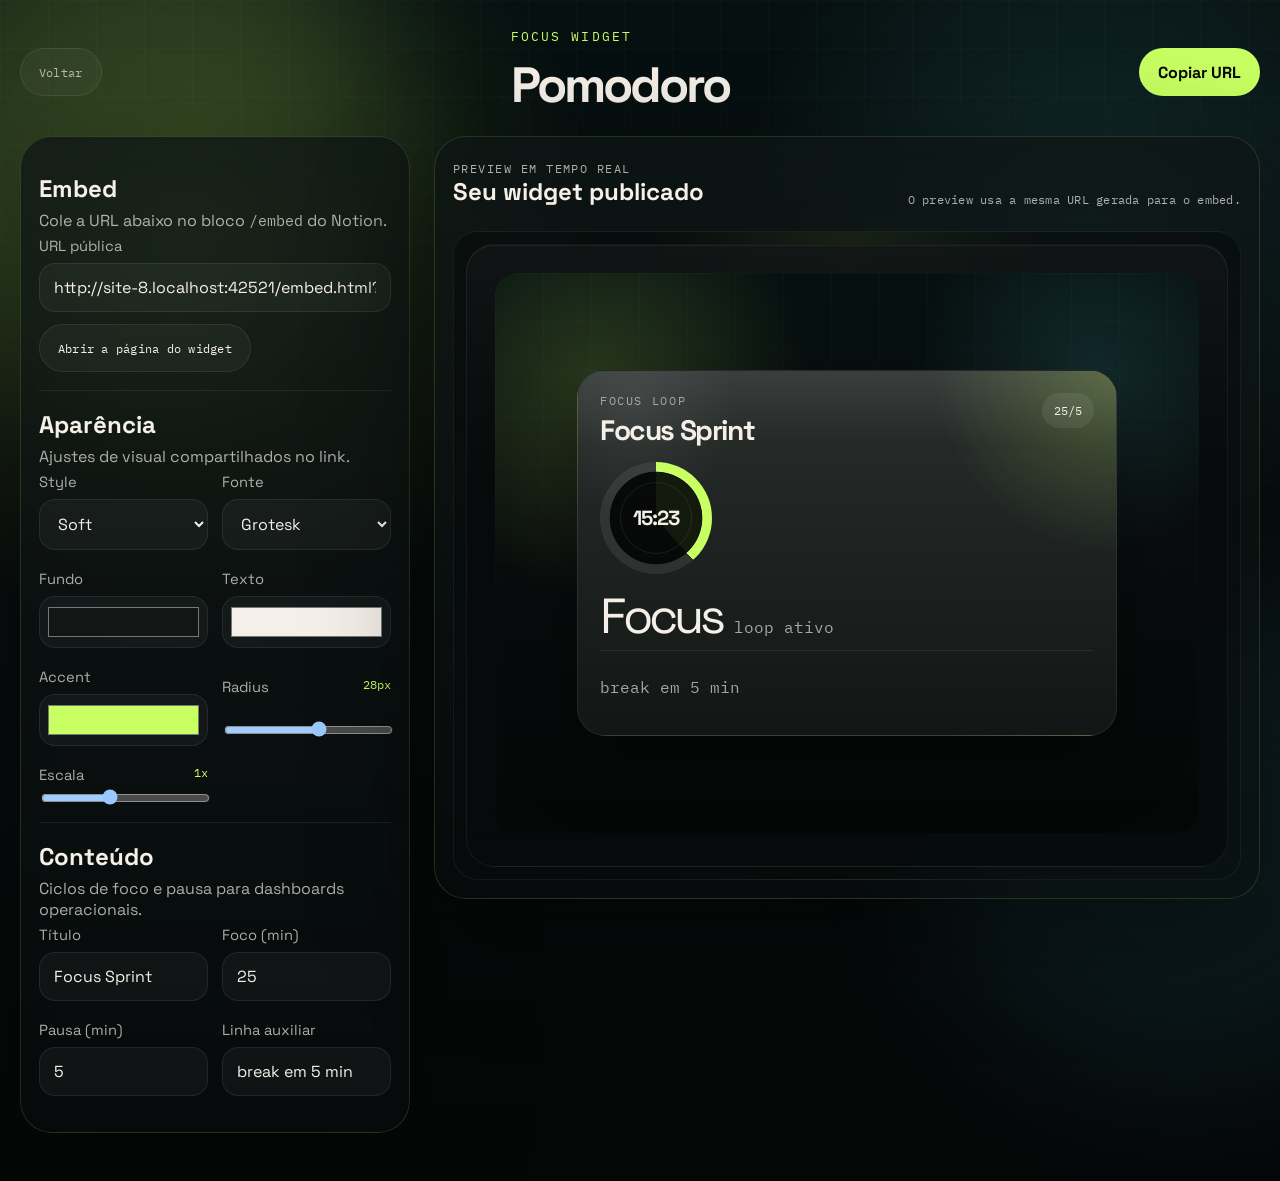
==== editor.html @ c4f10f24 "Add static widget studio MVP" ====
<!DOCTYPE html>
<html lang="pt-BR">
  <head>
    <meta charset="UTF-8" />
    <meta name="viewport" content="width=device-width, initial-scale=1.0" />
    <title>Editor | Widgets Notion Studio</title>
    <meta
      name="description"
      content="Editor de widgets com preview ao vivo e geração de link para embed no Notion."
    />
    <link rel="icon" href="data:," />
    <link rel="preconnect" href="https://fonts.googleapis.com" />
    <link rel="preconnect" href="https://fonts.gstatic.com" crossorigin />
    <link
      href="https://fonts.googleapis.com/css2?family=IBM+Plex+Mono:wght@400;500;600&family=Space+Grotesk:wght@400;500;700&display=swap"
      rel="stylesheet"
    />
    <link rel="stylesheet" href="assets/styles.css" />
  </head>
  <body class="page page-editor" data-page="editor">
    <div class="ambient ambient-left"></div>
    <div class="ambient ambient-right"></div>

    <main class="editor-shell">
      <header class="editor-header">
        <a class="back-link" href="index.html">Voltar</a>
        <div class="editor-header-copy">
          <p class="eyebrow" id="widget-kicker">Widget</p>
          <h1 id="widget-name">Editor</h1>
        </div>
        <button class="primary-button" id="copy-url-button" type="button">
          Copiar URL
        </button>
      </header>

      <section class="editor-layout">
        <aside class="control-panel">
          <div class="panel-block">
            <div class="panel-heading">
              <h2>Embed</h2>
              <p>Cole a URL abaixo no bloco <code>/embed</code> do Notion.</p>
            </div>
            <label class="field" for="embed-url">
              <span class="field-label">URL pública</span>
              <input id="embed-url" type="text" readonly />
            </label>
            <a class="secondary-link" id="open-embed-link" target="_blank" rel="noreferrer">
              Abrir a página do widget
            </a>
          </div>

          <form id="widget-form" class="panel-form" novalidate></form>
        </aside>

        <section class="preview-panel" aria-label="Preview do widget">
          <div class="preview-toolbar">
            <div>
              <p class="preview-label">Preview em tempo real</p>
              <h2>Seu widget publicado</h2>
            </div>
            <p class="preview-note">
              O preview usa a mesma URL gerada para o embed.
            </p>
          </div>

          <div class="preview-stage">
            <div class="preview-frame-shell">
              <iframe
                id="preview-frame"
                title="Preview do widget"
                loading="eager"
              ></iframe>
            </div>
          </div>
        </section>
      </section>
    </main>

    <script src="assets/app.js"></script>
  </body>
</html>
---- assets/styles.css ----
:root {
  color-scheme: dark;
  --bg: #070c0c;
  --bg-elevated: rgba(12, 18, 18, 0.72);
  --bg-strong: #0d1413;
  --line: rgba(204, 255, 110, 0.14);
  --line-strong: rgba(204, 255, 110, 0.28);
  --text: #f5f0e8;
  --muted: rgba(245, 240, 232, 0.7);
  --soft: rgba(245, 240, 232, 0.08);
  --accent: #c8ff62;
  --accent-strong: #8eff1f;
  --danger: #ff8f6d;
  --radius-xl: 32px;
  --radius-lg: 24px;
  --radius-md: 18px;
  --shadow: 0 32px 120px rgba(0, 0, 0, 0.4);
  --font-sans: "Space Grotesk", sans-serif;
  --font-mono: "IBM Plex Mono", monospace;
}

* {
  box-sizing: border-box;
}

html,
body {
  margin: 0;
  min-height: 100%;
}

body {
  background:
    radial-gradient(circle at 15% 20%, rgba(200, 255, 98, 0.18), transparent 28%),
    radial-gradient(circle at 85% 18%, rgba(105, 236, 255, 0.12), transparent 24%),
    linear-gradient(180deg, #061010 0%, #090d0d 44%, #050707 100%);
  color: var(--text);
  font-family: var(--font-sans);
}

body::before {
  content: "";
  position: fixed;
  inset: 0;
  background-image:
    linear-gradient(rgba(255, 255, 255, 0.03) 1px, transparent 1px),
    linear-gradient(90deg, rgba(255, 255, 255, 0.03) 1px, transparent 1px);
  background-size: 48px 48px;
  mask-image: linear-gradient(180deg, rgba(0, 0, 0, 0.65), transparent 82%);
  pointer-events: none;
}

.page {
  position: relative;
  overflow-x: clip;
}

.ambient {
  position: fixed;
  width: 32rem;
  height: 32rem;
  border-radius: 999px;
  filter: blur(72px);
  opacity: 0.28;
  pointer-events: none;
}

.ambient-left {
  top: -8rem;
  left: -8rem;
  background: rgba(200, 255, 98, 0.42);
}

.ambient-right {
  right: -10rem;
  bottom: -12rem;
  background: rgba(73, 207, 255, 0.28);
}

a {
  color: inherit;
  text-decoration: none;
}

code {
  font-family: var(--font-mono);
  font-size: 0.94em;
}

.eyebrow {
  margin: 0;
  color: var(--accent);
  font-family: var(--font-mono);
  font-size: 0.8rem;
  letter-spacing: 0.16em;
  text-transform: uppercase;
}

.home-shell,
.editor-shell {
  position: relative;
  z-index: 1;
  width: min(1240px, calc(100% - 40px));
  margin: 0 auto;
  padding: 28px 0 48px;
}

.home-header,
.editor-header {
  display: flex;
  align-items: center;
  justify-content: space-between;
  gap: 20px;
}

.header-meta {
  display: flex;
  flex-wrap: wrap;
  gap: 10px;
}

.header-meta span,
.card-tag,
.card-arrow,
.preview-label,
.preview-note,
.secondary-link,
.field-hint,
.back-link {
  font-family: var(--font-mono);
  font-size: 0.78rem;
  letter-spacing: 0.02em;
}

.header-meta span,
.card-tag,
.preview-note,
.back-link {
  color: var(--muted);
}

.hero {
  display: grid;
  grid-template-columns: minmax(0, 1.6fr) minmax(280px, 0.85fr);
  gap: 24px;
  padding: clamp(36px, 7vw, 72px) 0 32px;
  align-items: end;
}

.hero-copy h1 {
  margin: 12px 0 0;
  max-width: 12ch;
  font-size: clamp(3.2rem, 7vw, 6.4rem);
  line-height: 0.95;
  letter-spacing: -0.06em;
}

.hero-lead {
  margin: 0;
  color: var(--muted);
  font-size: 1rem;
}

.hero-text {
  margin: 20px 0 0;
  max-width: 36rem;
  color: var(--muted);
  font-size: 1.08rem;
  line-height: 1.65;
}

.hero-note {
  padding: 22px;
  border: 1px solid var(--line);
  border-radius: var(--radius-lg);
  background: linear-gradient(180deg, rgba(12, 18, 18, 0.72), rgba(10, 14, 14, 0.38));
  backdrop-filter: blur(16px);
  box-shadow: var(--shadow);
}

.hero-note p,
.panel-heading h2,
.preview-toolbar h2,
.widget-card-copy h2,
.editor-header-copy h1 {
  margin: 0;
}

.hero-note p {
  color: var(--accent);
  font-family: var(--font-mono);
  font-size: 0.8rem;
  text-transform: uppercase;
  letter-spacing: 0.12em;
}

.hero-note ol {
  margin: 18px 0 0;
  padding-left: 18px;
  color: var(--muted);
  line-height: 1.7;
}

.widget-grid {
  display: grid;
  grid-template-columns: repeat(3, minmax(0, 1fr));
  gap: 20px;
  padding-bottom: 12px;
}

.widget-card {
  position: relative;
  display: flex;
  flex-direction: column;
  min-height: 410px;
  padding: 22px;
  border: 1px solid transparent;
  border-radius: var(--radius-xl);
  overflow: hidden;
  transition:
    transform 220ms ease,
    border-color 220ms ease,
    box-shadow 220ms ease;
}

.widget-card::before {
  content: "";
  position: absolute;
  inset: 0;
  border-radius: inherit;
  background:
    radial-gradient(circle at top right, rgba(255, 255, 255, 0.14), transparent 26%),
    linear-gradient(180deg, rgba(255, 255, 255, 0.06), transparent 20%);
  opacity: 0.8;
  pointer-events: none;
}

.widget-card:hover {
  transform: translateY(-8px);
  border-color: var(--line-strong);
  box-shadow: 0 28px 90px rgba(0, 0, 0, 0.4);
}

.widget-card-top,
.widget-card-body {
  position: relative;
  z-index: 1;
}

.widget-card-top {
  display: flex;
  align-items: center;
  justify-content: space-between;
  gap: 12px;
}

.card-arrow {
  color: var(--text);
}

.widget-card-body {
  display: flex;
  flex: 1;
  flex-direction: column;
  justify-content: space-between;
  gap: 28px;
  padding-top: 64px;
}

.widget-card-copy h2 {
  font-size: clamp(2rem, 4vw, 2.6rem);
  letter-spacing: -0.05em;
}

.widget-card-copy p {
  margin: 10px 0 0;
  color: rgba(245, 240, 232, 0.78);
  line-height: 1.6;
}

.widget-card-preview {
  padding: 18px;
  border-radius: 24px;
  background: rgba(5, 8, 8, 0.24);
  border: 1px solid rgba(255, 255, 255, 0.08);
  min-height: 138px;
}

.widget-card-pomodoro {
  background:
    radial-gradient(circle at top left, rgba(200, 255, 98, 0.18), transparent 28%),
    linear-gradient(135deg, #141918 0%, #0b0f0f 70%);
}

.widget-card-countdown {
  background:
    radial-gradient(circle at 80% 18%, rgba(111, 212, 255, 0.18), transparent 26%),
    linear-gradient(135deg, #11181d 0%, #090d10 68%);
}

.widget-card-quote {
  background:
    radial-gradient(circle at 20% 18%, rgba(255, 176, 118, 0.2), transparent 20%),
    linear-gradient(135deg, #1a1310 0%, #0d0b0a 72%);
}

.preview-pomodoro,
.preview-countdown,
.preview-quote {
  display: grid;
  align-items: center;
  gap: 18px;
}

.preview-pomodoro {
  grid-template-columns: 80px 1fr;
}

.mini-ring {
  width: 80px;
  height: 80px;
  border-radius: 50%;
  background:
    radial-gradient(circle at center, rgba(5, 8, 8, 0.88) 56%, transparent 57%),
    conic-gradient(var(--accent) 0 78%, rgba(255, 255, 255, 0.08) 78% 100%);
}

.mini-stack {
  display: grid;
  gap: 4px;
}

.mini-stack span,
.mini-stack small,
.preview-quote small {
  color: var(--muted);
  font-family: var(--font-mono);
}

.mini-stack strong {
  font-size: 2rem;
  letter-spacing: -0.05em;
}

.preview-countdown {
  grid-template-columns: repeat(3, minmax(0, 1fr));
}

.preview-countdown div {
  display: grid;
  gap: 4px;
}

.preview-countdown strong {
  font-size: 2rem;
  letter-spacing: -0.05em;
}

.preview-countdown small {
  color: var(--muted);
  font-family: var(--font-mono);
}

.preview-quote {
  align-content: space-between;
  min-height: 140px;
}

.preview-quote blockquote {
  margin: 0;
  font-size: 1.2rem;
  line-height: 1.5;
}

.editor-header {
  padding-bottom: 20px;
}

.editor-header-copy h1 {
  margin-top: 8px;
  font-size: clamp(2rem, 4vw, 3.1rem);
  letter-spacing: -0.06em;
}

.editor-layout {
  display: grid;
  grid-template-columns: minmax(320px, 390px) minmax(0, 1fr);
  gap: 24px;
  align-items: start;
}

.control-panel,
.preview-panel {
  border: 1px solid var(--line);
  border-radius: var(--radius-xl);
  background: linear-gradient(180deg, rgba(14, 21, 21, 0.78), rgba(9, 13, 13, 0.52));
  backdrop-filter: blur(14px);
  box-shadow: var(--shadow);
}

.control-panel {
  position: sticky;
  top: 18px;
  padding: 18px;
}

.panel-block,
.panel-section {
  padding: 18px 0;
}

.panel-block + .panel-form,
.panel-section + .panel-section {
  border-top: 1px solid rgba(255, 255, 255, 0.08);
}

.panel-heading p,
.preview-note,
.field-hint,
.field-label,
.preview-toolbar p {
  margin: 6px 0 0;
  color: var(--muted);
}

.panel-form {
  display: grid;
}

.field-grid {
  display: grid;
  gap: 14px;
}

.field-grid.two-columns {
  grid-template-columns: repeat(2, minmax(0, 1fr));
}

.field {
  display: grid;
  gap: 8px;
}

.field--wide {
  grid-column: 1 / -1;
}

.field-label {
  font-size: 0.92rem;
}

input,
select,
textarea,
button {
  font: inherit;
}

input,
select,
textarea {
  width: 100%;
  padding: 13px 14px;
  border: 1px solid rgba(255, 255, 255, 0.08);
  border-radius: 16px;
  background: rgba(255, 255, 255, 0.04);
  color: var(--text);
  transition:
    border-color 160ms ease,
    background-color 160ms ease;
}

input:focus,
select:focus,
textarea:focus {
  outline: none;
  border-color: var(--line-strong);
  background: rgba(255, 255, 255, 0.07);
}

textarea {
  min-height: 108px;
  resize: vertical;
}

input[type="color"] {
  min-height: 52px;
  padding: 6px;
  cursor: pointer;
}

input[type="range"] {
  padding: 0;
  background: transparent;
  border: 0;
}

input[type="range"]::-webkit-slider-runnable-track {
  height: 8px;
  border-radius: 999px;
  background: rgba(255, 255, 255, 0.08);
}

input[type="range"]::-webkit-slider-thumb {
  -webkit-appearance: none;
  width: 18px;
  height: 18px;
  margin-top: -5px;
  border-radius: 50%;
  background: var(--accent);
  border: 0;
}

input[type="range"]::-moz-range-track {
  height: 8px;
  border-radius: 999px;
  background: rgba(255, 255, 255, 0.08);
}

input[type="range"]::-moz-range-thumb {
  width: 18px;
  height: 18px;
  border: 0;
  border-radius: 50%;
  background: var(--accent);
}

.range-meta {
  display: flex;
  align-items: center;
  justify-content: space-between;
  gap: 10px;
}

.range-value {
  color: var(--accent);
  font-family: var(--font-mono);
  font-size: 0.78rem;
}

.primary-button,
.secondary-link,
.back-link {
  display: inline-flex;
  align-items: center;
  justify-content: center;
  gap: 8px;
  min-height: 48px;
  padding: 0 18px;
  border-radius: 999px;
  border: 1px solid transparent;
  transition:
    transform 160ms ease,
    background-color 160ms ease,
    border-color 160ms ease;
}

.primary-button {
  background: var(--accent);
  color: #050707;
  font-weight: 700;
  cursor: pointer;
}

.primary-button:hover,
.secondary-link:hover,
.back-link:hover {
  transform: translateY(-2px);
}

.secondary-link,
.back-link {
  border-color: rgba(255, 255, 255, 0.08);
  background: rgba(255, 255, 255, 0.04);
}

.secondary-link {
  margin-top: 12px;
}

.preview-panel {
  display: grid;
  gap: 18px;
  padding: 18px;
  min-height: 760px;
}

.preview-toolbar {
  display: flex;
  align-items: end;
  justify-content: space-between;
  gap: 20px;
  padding-bottom: 6px;
}

.preview-label {
  font-family: var(--font-mono);
  font-size: 0.76rem;
  text-transform: uppercase;
  letter-spacing: 0.12em;
}

.preview-stage {
  display: grid;
  place-items: center;
  min-height: 100%;
  padding: 12px;
  border-radius: calc(var(--radius-xl) - 8px);
  background:
    radial-gradient(circle at top, rgba(200, 255, 98, 0.08), transparent 26%),
    linear-gradient(180deg, rgba(5, 8, 8, 0.5), rgba(5, 8, 8, 0.12));
  border: 1px solid rgba(255, 255, 255, 0.06);
}

.preview-frame-shell {
  width: min(100%, 860px);
  min-height: 620px;
  padding: clamp(18px, 3vw, 28px);
  border-radius: 28px;
  background:
    linear-gradient(180deg, rgba(255, 255, 255, 0.04), transparent 38%),
    rgba(8, 11, 11, 0.84);
  border: 1px solid rgba(255, 255, 255, 0.06);
  box-shadow: inset 0 1px 0 rgba(255, 255, 255, 0.06);
}

#preview-frame {
  width: 100%;
  min-height: 560px;
  border: 0;
  border-radius: 22px;
  background: transparent;
}

.embed-canvas {
  min-height: 100vh;
  display: grid;
  place-items: center;
  padding: 14px;
  background: transparent;
}

#embed-root {
  width: min(100%, 540px);
}

.widget-shell {
  --widget-bg: #101615;
  --widget-text: #f5f0e8;
  --widget-accent: #c8ff62;
  --widget-radius: 28px;
  --widget-scale: 1;
  --widget-shadow: 0.35;
  --widget-pad: 26px;
  --widget-font: var(--font-sans);
  position: relative;
  overflow: hidden;
  width: 100%;
  color: var(--widget-text);
  font-family: var(--widget-font);
  border-radius: var(--widget-radius);
  transform: scale(var(--widget-scale));
  transform-origin: center center;
}

.widget-shell::before {
  content: "";
  position: absolute;
  inset: 0;
  pointer-events: none;
}

.widget-style--soft {
  background:
    radial-gradient(circle at top right, color-mix(in srgb, var(--widget-accent) 24%, transparent), transparent 28%),
    linear-gradient(180deg, color-mix(in srgb, var(--widget-bg) 90%, white), var(--widget-bg));
  border: 1px solid rgba(255, 255, 255, 0.07);
  box-shadow: 0 24px 70px rgba(0, 0, 0, var(--widget-shadow));
}

.widget-style--soft::before {
  background:
    linear-gradient(180deg, rgba(255, 255, 255, 0.08), transparent 20%),
    radial-gradient(circle at 10% 10%, rgba(255, 255, 255, 0.08), transparent 18%);
}

.widget-style--glass {
  background:
    linear-gradient(180deg, rgba(255, 255, 255, 0.12), rgba(255, 255, 255, 0.04)),
    color-mix(in srgb, var(--widget-bg) 82%, transparent);
  border: 1px solid rgba(255, 255, 255, 0.18);
  box-shadow:
    inset 0 1px 0 rgba(255, 255, 255, 0.18),
    0 26px 90px rgba(0, 0, 0, calc(var(--widget-shadow) + 0.1));
  backdrop-filter: blur(18px);
}

.widget-style--glass::before {
  background: linear-gradient(135deg, rgba(255, 255, 255, 0.2), transparent 38%);
}

.widget-style--brutal {
  background: var(--widget-bg);
  border: 2px solid var(--widget-text);
  box-shadow:
    14px 14px 0 color-mix(in srgb, var(--widget-accent) 60%, black 20%),
    0 18px 60px rgba(0, 0, 0, calc(var(--widget-shadow) + 0.12));
}

.widget-style--brutal::before {
  inset: auto 0 0 0;
  height: 10px;
  background: var(--widget-accent);
}

.widget-frame {
  position: relative;
  display: grid;
  gap: 18px;
  padding: var(--widget-pad);
}

.widget-head {
  display: flex;
  align-items: start;
  justify-content: space-between;
  gap: 18px;
}

.widget-meta {
  display: grid;
  gap: 8px;
}

.widget-kicker {
  color: color-mix(in srgb, var(--widget-text) 58%, transparent);
  font-family: var(--font-mono);
  font-size: 0.72rem;
  letter-spacing: 0.14em;
  text-transform: uppercase;
}

.widget-title {
  margin: 0;
  font-size: clamp(1.4rem, 4vw, 2.1rem);
  line-height: 1;
  letter-spacing: -0.05em;
}

.widget-chip {
  align-self: start;
  padding: 10px 12px;
  border-radius: 999px;
  background: rgba(255, 255, 255, 0.07);
  color: var(--widget-text);
  font-family: var(--font-mono);
  font-size: 0.74rem;
}

.pomodoro-layout {
  display: grid;
  grid-template-columns: 132px 1fr;
  gap: 20px;
  align-items: center;
}

.ring {
  --progress: 78;
  position: relative;
  width: 132px;
  aspect-ratio: 1;
  border-radius: 50%;
  background:
    radial-gradient(circle at center, rgba(4, 6, 6, 0.92) 58%, transparent 59%),
    conic-gradient(var(--widget-accent) 0 calc(var(--progress) * 1%), rgba(255, 255, 255, 0.08) 0);
}

.ring::after {
  content: "";
  position: absolute;
  inset: 20px;
  border-radius: 50%;
  border: 1px solid rgba(255, 255, 255, 0.08);
}

.ring-time {
  position: absolute;
  inset: 0;
  display: grid;
  place-items: center;
  font-size: 1.28rem;
  font-weight: 700;
  letter-spacing: -0.04em;
}

.pomodoro-details,
.quote-details {
  display: grid;
  gap: 10px;
}

.metric-line {
  display: flex;
  align-items: baseline;
  gap: 12px;
  flex-wrap: wrap;
}

.metric-strong {
  font-size: clamp(2.1rem, 7vw, 3.2rem);
  letter-spacing: -0.08em;
  line-height: 0.92;
}

.metric-soft,
.widget-footnote {
  color: color-mix(in srgb, var(--widget-text) 66%, transparent);
  font-family: var(--font-mono);
}

.widget-divider {
  height: 1px;
  background: rgba(255, 255, 255, 0.08);
}

.countdown-grid {
  display: grid;
  grid-template-columns: repeat(4, minmax(0, 1fr));
  gap: 12px;
}

.countdown-cell {
  display: grid;
  gap: 10px;
  padding: 18px 14px;
  border-radius: 20px;
  background: rgba(255, 255, 255, 0.06);
}

.countdown-value {
  font-size: clamp(2rem, 6vw, 3rem);
  letter-spacing: -0.08em;
  line-height: 0.88;
}

.countdown-label {
  color: color-mix(in srgb, var(--widget-text) 62%, transparent);
  font-family: var(--font-mono);
  font-size: 0.72rem;
  letter-spacing: 0.12em;
  text-transform: uppercase;
}

.quote-block {
  margin: 0;
  padding-left: 18px;
  border-left: 3px solid var(--widget-accent);
}

.quote-body {
  margin: 0;
  font-size: clamp(1.7rem, 5vw, 2.7rem);
  line-height: 1.16;
  letter-spacing: -0.06em;
  white-space: pre-line;
}

.quote-author {
  color: color-mix(in srgb, var(--widget-text) 62%, transparent);
  font-family: var(--font-mono);
  font-size: 0.78rem;
  letter-spacing: 0.12em;
  text-transform: uppercase;
}

.font-grotesk {
  --widget-font: var(--font-sans);
}

.font-mono {
  --widget-font: var(--font-mono);
}

@media (max-width: 1080px) {
  .widget-grid,
  .hero,
  .editor-layout,
  .preview-countdown,
  .countdown-grid,
  .pomodoro-layout {
    grid-template-columns: 1fr;
  }

  .preview-toolbar,
  .home-header,
  .editor-header {
    align-items: start;
    flex-direction: column;
  }

  .control-panel {
    position: static;
  }

  .preview-panel {
    min-height: auto;
  }

  .preview-frame-shell,
  #preview-frame {
    min-height: 520px;
  }
}

@media (max-width: 720px) {
  .home-shell,
  .editor-shell {
    width: min(100% - 24px, 1240px);
    padding-top: 20px;
  }

  .widget-card {
    min-height: 340px;
  }

  .widget-card-body {
    padding-top: 40px;
  }

  .field-grid.two-columns,
  .countdown-grid {
    grid-template-columns: repeat(2, minmax(0, 1fr));
  }

  .widget-frame {
    padding: 22px;
  }

  .ring {
    width: 112px;
  }

  .quote-body {
    font-size: 1.8rem;
  }
}
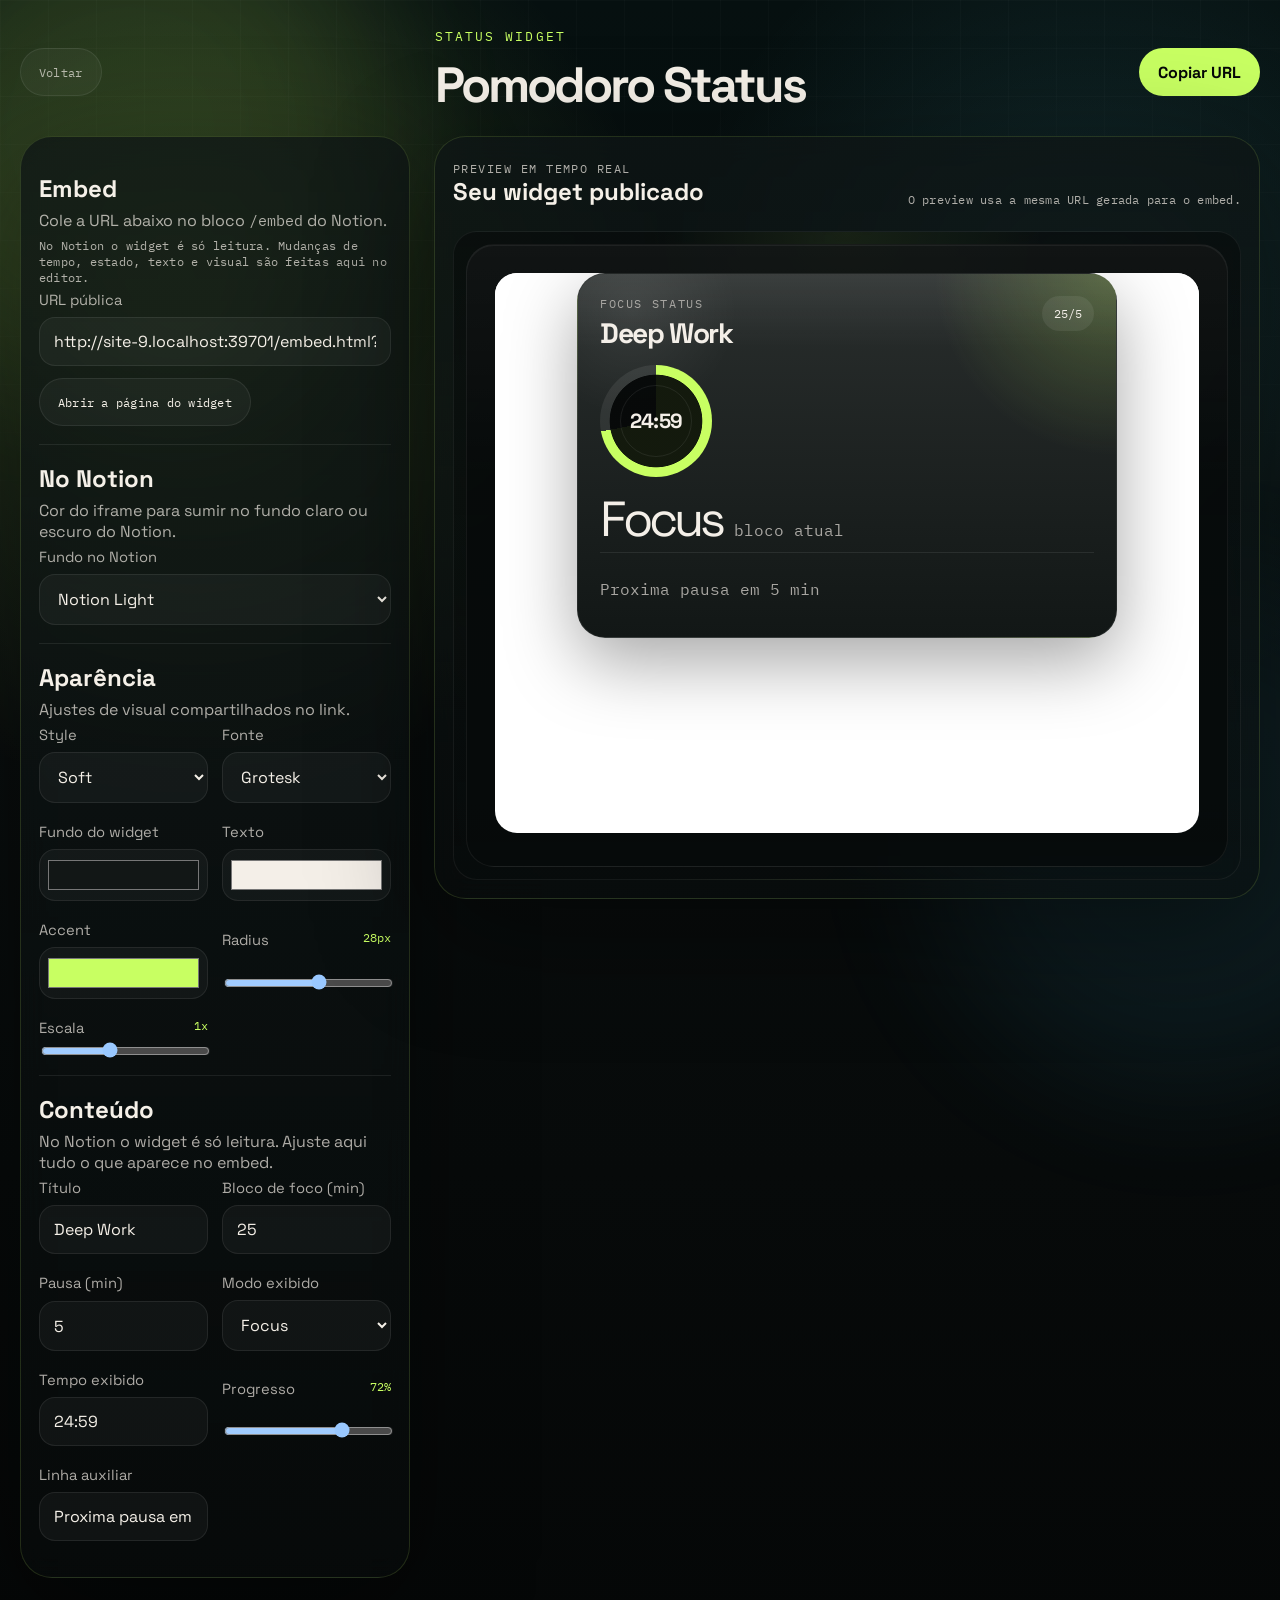
==== commit 969e1eed: "Refine widgets for read-only Notion embeds" ====
--- a/editor.html
+++ b/editor.html
@@ -40,6 +40,10 @@
               <h2>Embed</h2>
               <p>Cole a URL abaixo no bloco <code>/embed</code> do Notion.</p>
             </div>
+            <p class="field-hint">
+              No Notion o widget é só leitura. Mudanças de tempo, estado, texto e visual
+              são feitas aqui no editor.
+            </p>
             <label class="field" for="embed-url">
               <span class="field-label">URL pública</span>
               <input id="embed-url" type="text" readonly />
--- a/assets/styles.css
+++ b/assets/styles.css
@@ -50,6 +50,16 @@
   pointer-events: none;
 }
 
+body.page-embed {
+  --embed-bg: #ffffff;
+  min-height: 0;
+  background: var(--embed-bg);
+}
+
+body.page-embed::before {
+  content: none;
+}
+
 .page {
   position: relative;
   overflow-x: clip;
@@ -633,15 +643,15 @@
 }
 
 .embed-canvas {
-  min-height: 100vh;
-  display: grid;
-  place-items: center;
-  padding: 14px;
-  background: transparent;
+  min-height: 0;
+  display: block;
+  padding: 0;
+  background: var(--embed-bg);
 }
 
 #embed-root {
   width: min(100%, 540px);
+  margin: 0 auto;
 }
 
 .widget-shell {
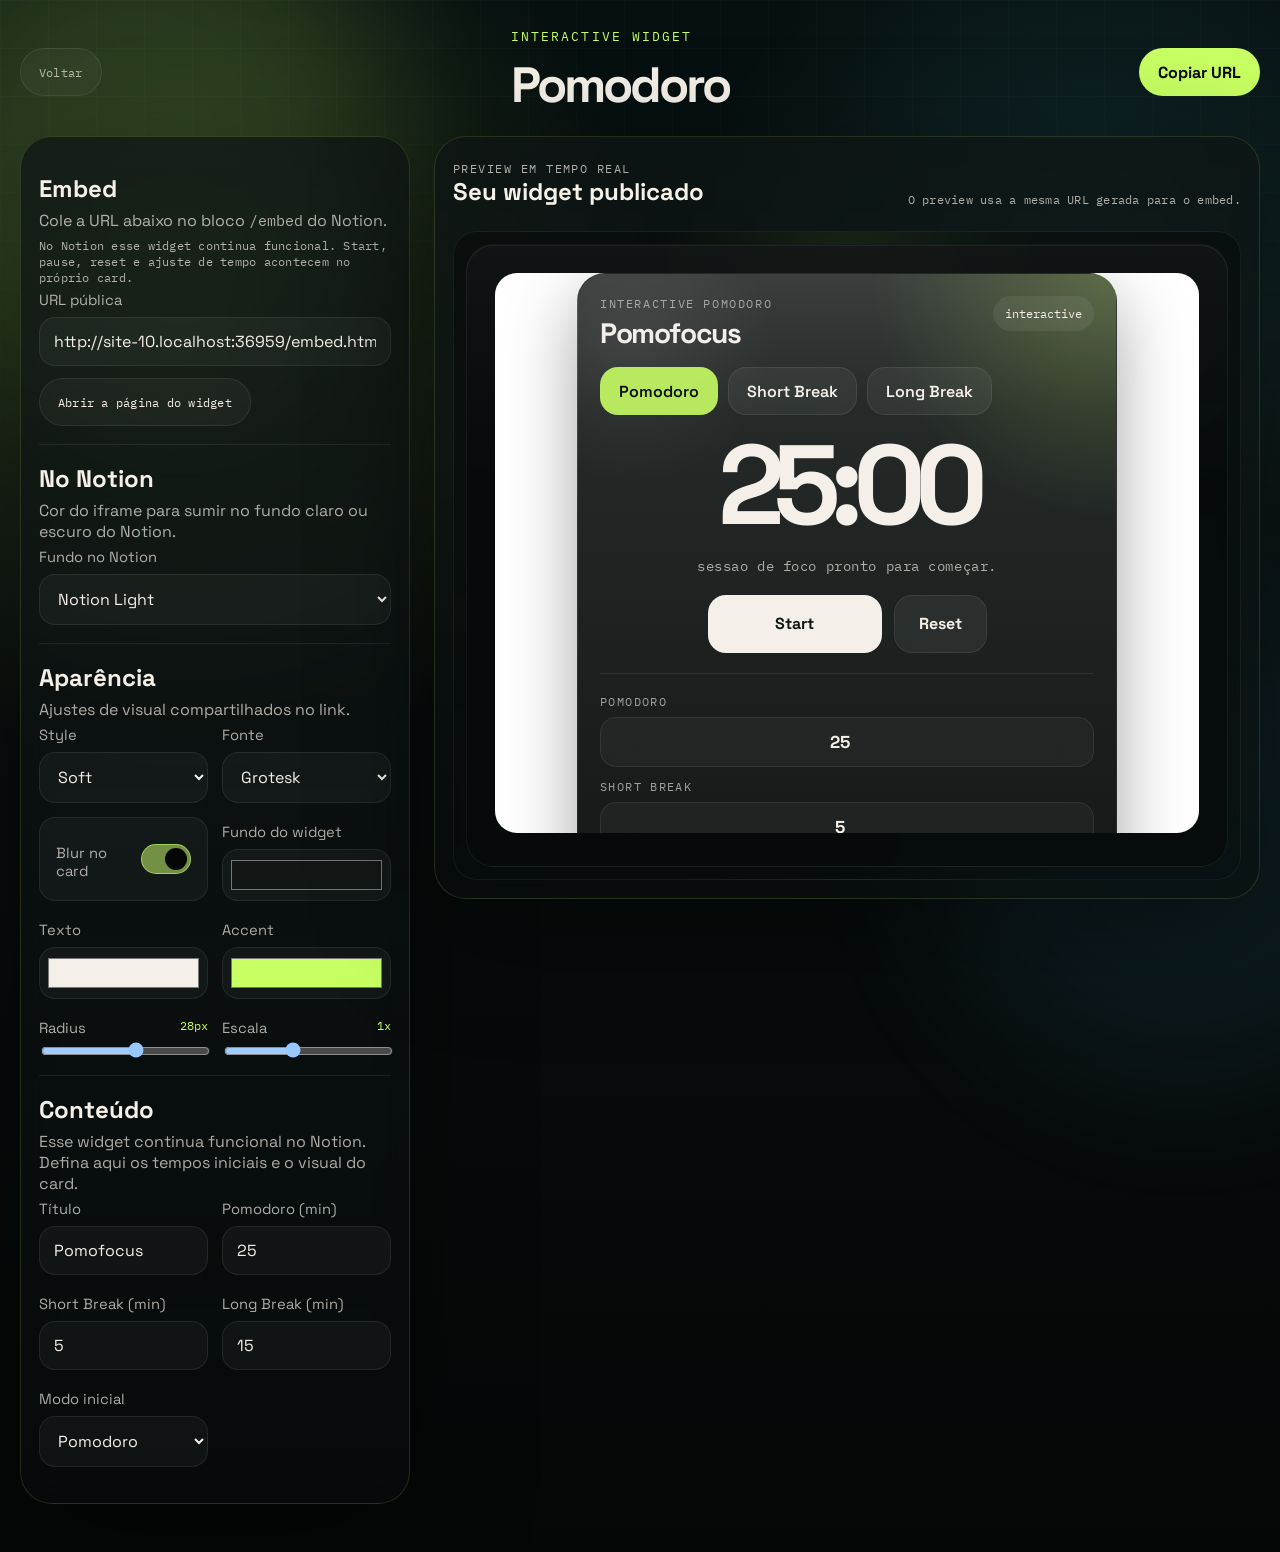
==== commit c47d41ad: "Make pomodoro interactive in embed" ====
--- a/editor.html
+++ b/editor.html
@@ -40,8 +40,8 @@
               <h2>Embed</h2>
               <p>Cole a URL abaixo no bloco <code>/embed</code> do Notion.</p>
             </div>
-            <p class="field-hint">
-              No Notion o widget é só leitura. Mudanças de tempo, estado, texto e visual
+            <p class="field-hint" id="embed-behavior-note">
+              No Notion esse widget é só leitura. Mudanças de tempo, estado, texto e visual
               são feitas aqui no editor.
             </p>
             <label class="field" for="embed-url">
--- a/assets/styles.css
+++ b/assets/styles.css
@@ -323,7 +323,8 @@
 }
 
 .preview-pomodoro {
-  grid-template-columns: 80px 1fr;
+  align-content: space-between;
+  min-height: 140px;
 }
 
 .mini-ring {
@@ -352,6 +353,61 @@
   letter-spacing: -0.05em;
 }
 
+.mini-tabs {
+  display: flex;
+  flex-wrap: wrap;
+  gap: 8px;
+}
+
+.mini-tabs span,
+.mini-pomodoro-stack span {
+  font-family: var(--font-mono);
+}
+
+.mini-tabs span {
+  padding: 8px 10px;
+  border-radius: 999px;
+  background: rgba(255, 255, 255, 0.05);
+  color: var(--muted);
+  font-size: 0.72rem;
+}
+
+.mini-tabs .is-active {
+  background: rgba(255, 255, 255, 0.12);
+  color: var(--text);
+}
+
+.mini-pomodoro-stack {
+  display: grid;
+  gap: 8px;
+}
+
+.mini-pomodoro-stack strong {
+  font-size: 3rem;
+  letter-spacing: -0.08em;
+  line-height: 0.88;
+}
+
+.mini-pomodoro-stack small {
+  color: var(--muted);
+  font-family: var(--font-mono);
+}
+
+.mini-pomodoro-stack span {
+  display: inline-flex;
+  align-items: center;
+  justify-content: center;
+  width: fit-content;
+  min-height: 38px;
+  padding: 0 16px;
+  border-radius: 14px;
+  background: rgba(255, 255, 255, 0.12);
+  color: var(--text);
+  font-size: 0.82rem;
+  letter-spacing: 0.08em;
+  text-transform: uppercase;
+}
+
 .preview-countdown {
   grid-template-columns: repeat(3, minmax(0, 1fr));
 }
@@ -451,6 +507,15 @@
   gap: 8px;
 }
 
+.field--toggle {
+  grid-template-columns: 1fr auto;
+  align-items: center;
+  padding: 14px 16px;
+  border: 1px solid rgba(255, 255, 255, 0.08);
+  border-radius: 16px;
+  background: rgba(255, 255, 255, 0.04);
+}
+
 .field--wide {
   grid-column: 1 / -1;
 }
@@ -466,7 +531,7 @@
   font: inherit;
 }
 
-input,
+input:not([type="checkbox"]),
 select,
 textarea {
   width: 100%;
@@ -480,12 +545,51 @@
     background-color 160ms ease;
 }
 
-input:focus,
+input:not([type="checkbox"]):focus,
 select:focus,
 textarea:focus {
   outline: none;
   border-color: var(--line-strong);
   background: rgba(255, 255, 255, 0.07);
+}
+
+input[type="checkbox"] {
+  appearance: none;
+  position: relative;
+  width: 50px;
+  height: 30px;
+  margin: 0;
+  border: 1px solid rgba(255, 255, 255, 0.08);
+  border-radius: 999px;
+  background: rgba(255, 255, 255, 0.08);
+  cursor: pointer;
+  transition:
+    background-color 160ms ease,
+    border-color 160ms ease;
+}
+
+input[type="checkbox"]::before {
+  content: "";
+  position: absolute;
+  top: 3px;
+  left: 3px;
+  width: 22px;
+  height: 22px;
+  border-radius: 50%;
+  background: var(--text);
+  transition:
+    transform 160ms ease,
+    background-color 160ms ease;
+}
+
+input[type="checkbox"]:checked {
+  border-color: color-mix(in srgb, var(--accent) 58%, transparent);
+  background: color-mix(in srgb, var(--accent) 48%, rgba(255, 255, 255, 0.08));
+}
+
+input[type="checkbox"]:checked::before {
+  transform: translateX(20px);
+  background: #050707;
 }
 
 textarea {
@@ -680,6 +784,10 @@
   pointer-events: none;
 }
 
+.widget-blur-off::before {
+  opacity: 0.32;
+}
+
 .widget-style--soft {
   background:
     radial-gradient(circle at top right, color-mix(in srgb, var(--widget-accent) 24%, transparent), transparent 28%),
@@ -709,6 +817,16 @@
   background: linear-gradient(135deg, rgba(255, 255, 255, 0.2), transparent 38%);
 }
 
+.widget-blur-off.widget-style--soft,
+.widget-blur-off.widget-style--glass,
+.widget-blur-off.widget-style--brutal {
+  box-shadow: none;
+}
+
+.widget-blur-off.widget-style--glass {
+  backdrop-filter: none;
+}
+
 .widget-style--brutal {
   background: var(--widget-bg);
   border: 2px solid var(--widget-text);
@@ -765,6 +883,132 @@
   color: var(--widget-text);
   font-family: var(--font-mono);
   font-size: 0.74rem;
+}
+
+.widget-blur-on .widget-chip,
+.widget-blur-on .countdown-cell,
+.widget-blur-on .pomodoro-tab,
+.widget-blur-on .pomodoro-button,
+.widget-blur-on .pomodoro-setting input {
+  backdrop-filter: blur(14px);
+}
+
+.widget-blur-off .widget-chip,
+.widget-blur-off .countdown-cell,
+.widget-blur-off .pomodoro-tab,
+.widget-blur-off .pomodoro-button,
+.widget-blur-off .pomodoro-setting input {
+  backdrop-filter: none;
+  box-shadow: none;
+}
+
+.widget-frame--pomodoro {
+  gap: 20px;
+}
+
+.pomodoro-tabs {
+  display: flex;
+  flex-wrap: wrap;
+  gap: 10px;
+}
+
+.pomodoro-tab,
+.pomodoro-button {
+  border: 1px solid rgba(255, 255, 255, 0.08);
+  border-radius: 18px;
+  background: rgba(255, 255, 255, 0.06);
+  color: var(--widget-text);
+}
+
+.pomodoro-tab {
+  min-height: 48px;
+  padding: 0 18px;
+  font-weight: 600;
+  cursor: pointer;
+  transition:
+    transform 160ms ease,
+    background-color 160ms ease,
+    border-color 160ms ease,
+    color 160ms ease;
+}
+
+.pomodoro-tab:hover,
+.pomodoro-button:hover {
+  transform: translateY(-1px);
+}
+
+.pomodoro-tab.is-active {
+  background: color-mix(in srgb, var(--accent) 88%, rgba(255, 255, 255, 0.08));
+  color: #091010;
+  border-color: transparent;
+}
+
+.pomodoro-timer {
+  font-size: clamp(4.8rem, 16vw, 7.6rem);
+  font-weight: 700;
+  letter-spacing: -0.1em;
+  line-height: 0.9;
+  text-align: center;
+}
+
+.pomodoro-status {
+  margin: 0;
+  color: color-mix(in srgb, var(--widget-text) 68%, transparent);
+  font-family: var(--font-mono);
+  font-size: 0.88rem;
+  letter-spacing: 0.04em;
+  text-align: center;
+}
+
+.pomodoro-actions {
+  display: flex;
+  align-items: center;
+  justify-content: center;
+  flex-wrap: wrap;
+  gap: 12px;
+}
+
+.pomodoro-button {
+  min-height: 58px;
+  padding: 0 24px;
+  cursor: pointer;
+  font-weight: 700;
+  transition:
+    transform 160ms ease,
+    background-color 160ms ease,
+    border-color 160ms ease,
+    color 160ms ease;
+}
+
+.pomodoro-button-primary {
+  min-width: 174px;
+  background: var(--widget-text);
+  color: var(--widget-bg);
+}
+
+.pomodoro-config {
+  display: grid;
+  grid-template-columns: repeat(3, minmax(0, 1fr));
+  gap: 12px;
+}
+
+.pomodoro-setting {
+  display: grid;
+  gap: 8px;
+}
+
+.pomodoro-setting span {
+  color: color-mix(in srgb, var(--widget-text) 62%, transparent);
+  font-family: var(--font-mono);
+  font-size: 0.72rem;
+  letter-spacing: 0.12em;
+  text-transform: uppercase;
+}
+
+.pomodoro-setting input {
+  text-align: center;
+  font-size: 1.08rem;
+  font-weight: 700;
 }
 
 .pomodoro-layout {
@@ -897,7 +1141,8 @@
   .editor-layout,
   .preview-countdown,
   .countdown-grid,
-  .pomodoro-layout {
+  .pomodoro-layout,
+  .pomodoro-config {
     grid-template-columns: 1fr;
   }
 
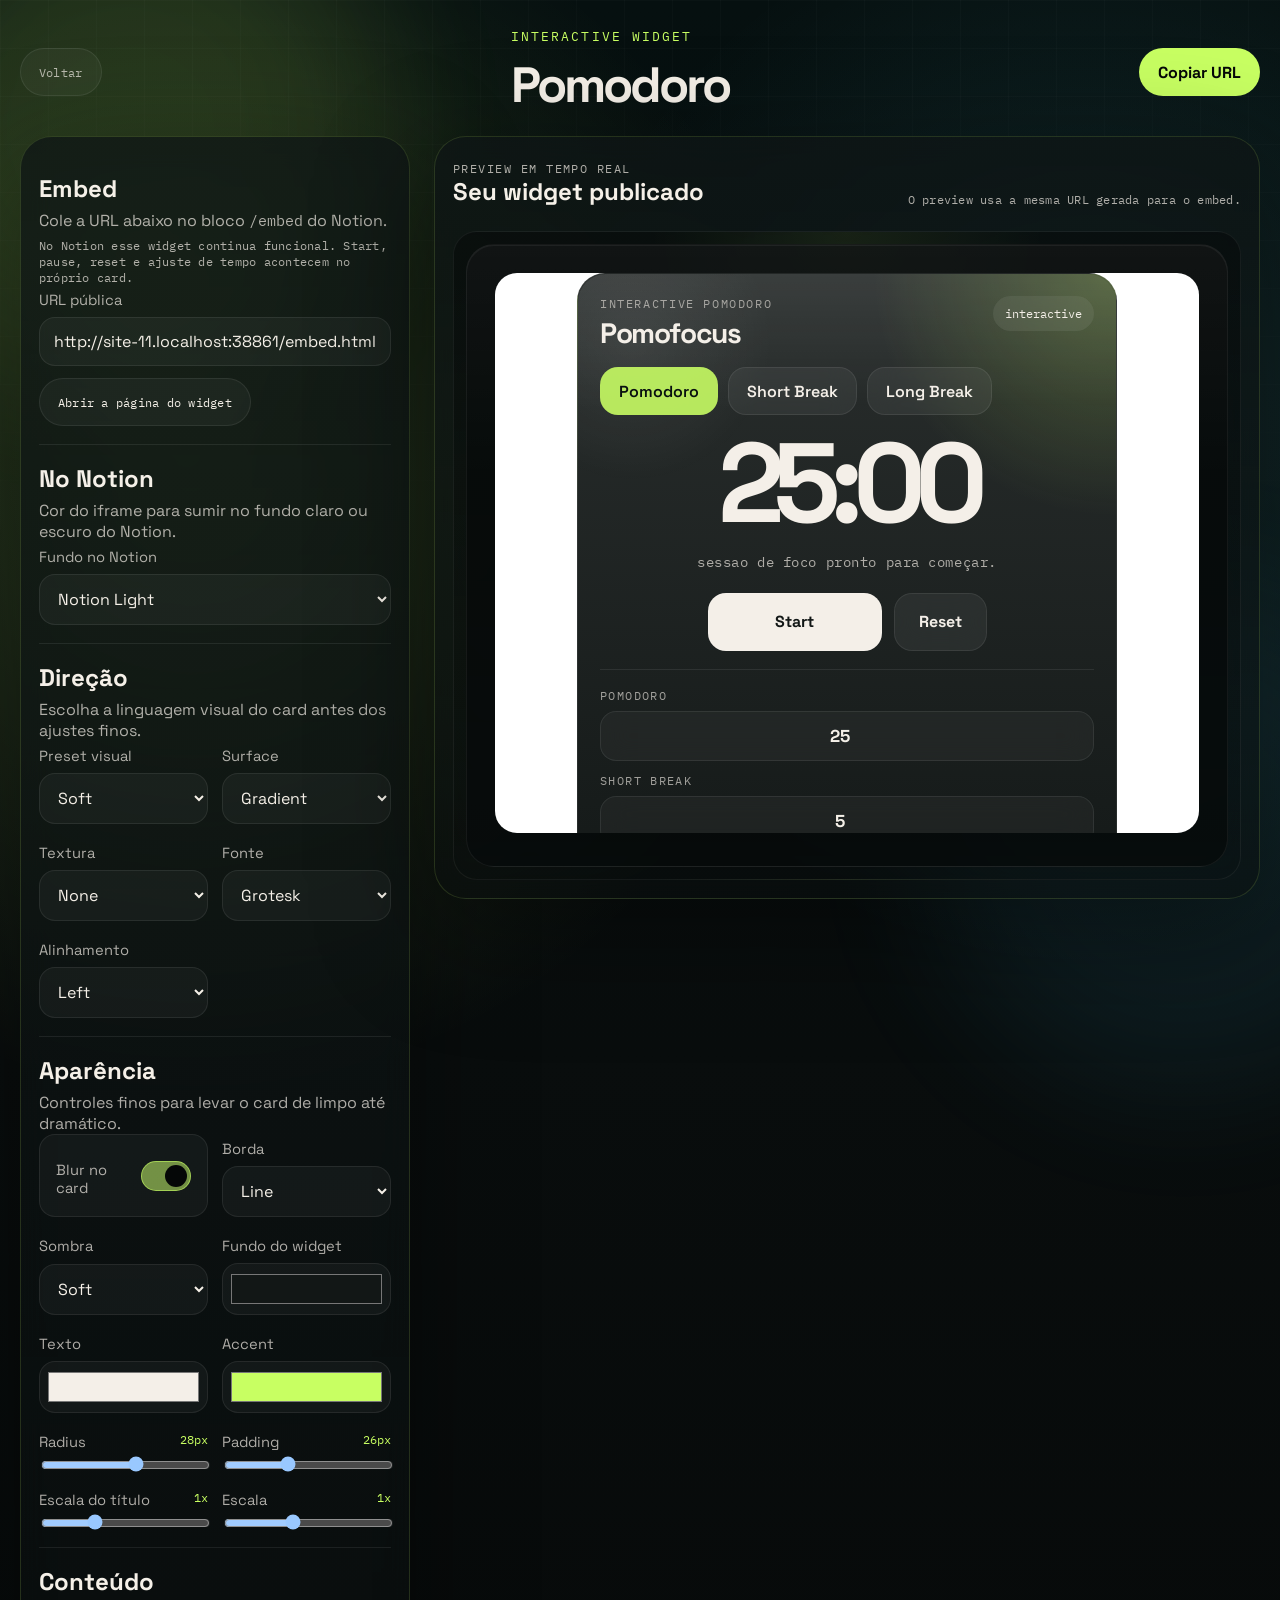
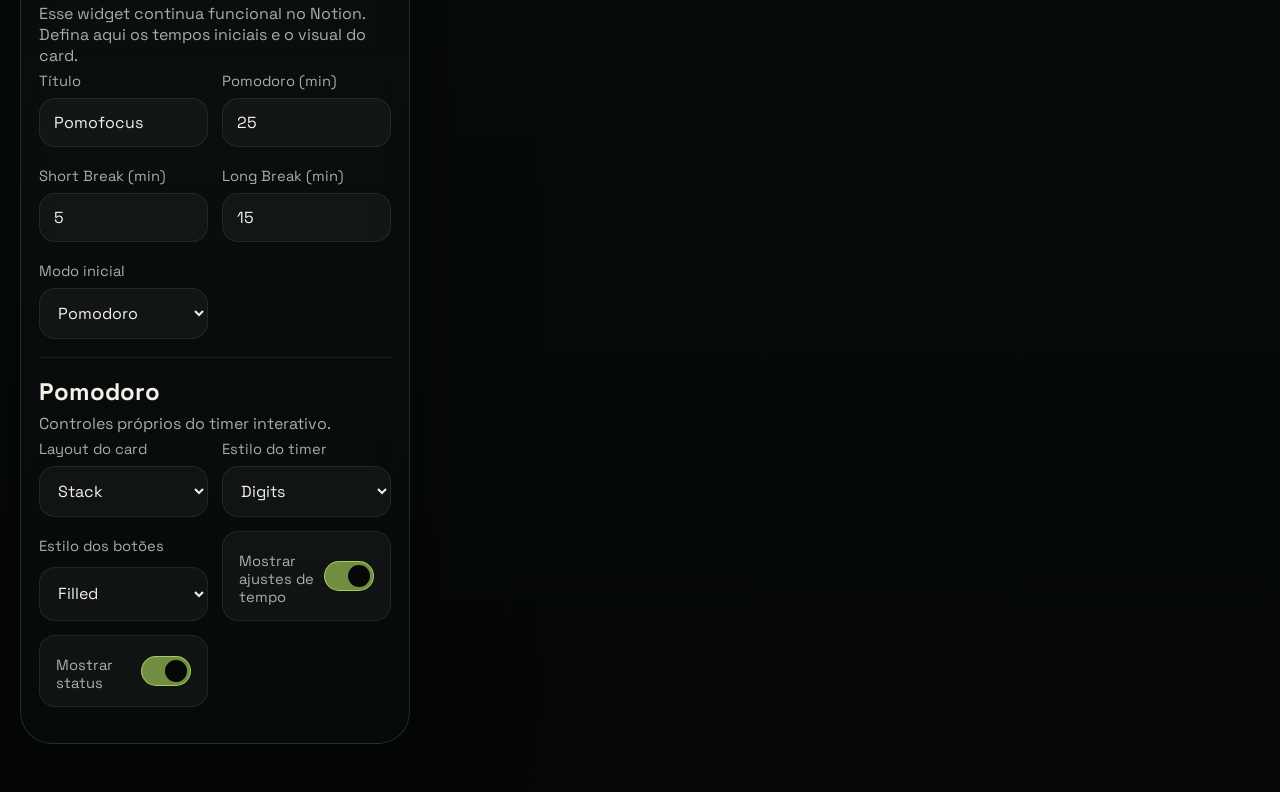
==== commit 0409c64d: "Expand widget design controls" ====
--- a/editor.html
+++ b/editor.html
@@ -12,7 +12,7 @@
     <link rel="preconnect" href="https://fonts.googleapis.com" />
     <link rel="preconnect" href="https://fonts.gstatic.com" crossorigin />
     <link
-      href="https://fonts.googleapis.com/css2?family=IBM+Plex+Mono:wght@400;500;600&family=Space+Grotesk:wght@400;500;700&display=swap"
+      href="https://fonts.googleapis.com/css2?family=Fraunces:opsz,wght@9..144,500;9..144,600&family=IBM+Plex+Mono:wght@400;500;600&family=Space+Grotesk:wght@400;500;700&display=swap"
       rel="stylesheet"
     />
     <link rel="stylesheet" href="assets/styles.css" />
--- a/assets/styles.css
+++ b/assets/styles.css
@@ -17,6 +17,7 @@
   --shadow: 0 32px 120px rgba(0, 0, 0, 0.4);
   --font-sans: "Space Grotesk", sans-serif;
   --font-mono: "IBM Plex Mono", monospace;
+  --font-serif: "Fraunces", serif;
 }
 
 * {
@@ -754,7 +755,7 @@
 }
 
 #embed-root {
-  width: min(100%, 540px);
+  width: min(100%, var(--embed-width, 540px));
   margin: 0 auto;
 }
 
@@ -766,6 +767,7 @@
   --widget-scale: 1;
   --widget-shadow: 0.35;
   --widget-pad: 26px;
+  --widget-title-scale: 1;
   --widget-font: var(--font-sans);
   position: relative;
   overflow: hidden;
@@ -781,7 +783,17 @@
   content: "";
   position: absolute;
   inset: 0;
+  border-radius: inherit;
   pointer-events: none;
+}
+
+.widget-shell::after {
+  content: "";
+  position: absolute;
+  inset: 0;
+  border-radius: inherit;
+  pointer-events: none;
+  opacity: 0;
 }
 
 .widget-blur-off::before {
@@ -841,6 +853,114 @@
   background: var(--widget-accent);
 }
 
+.widget-style--editorial {
+  --widget-font: var(--font-serif);
+  background:
+    linear-gradient(180deg, color-mix(in srgb, var(--widget-bg) 92%, #fff0df 8%), var(--widget-bg)),
+    radial-gradient(circle at top left, color-mix(in srgb, var(--widget-accent) 20%, transparent), transparent 30%);
+  border: 1px solid color-mix(in srgb, var(--widget-text) 12%, transparent);
+  box-shadow: 0 24px 64px rgba(0, 0, 0, calc(var(--widget-shadow) + 0.02));
+}
+
+.widget-style--editorial::before {
+  background:
+    linear-gradient(180deg, rgba(255, 255, 255, 0.16), transparent 16%),
+    linear-gradient(90deg, rgba(255, 255, 255, 0.04), transparent 42%);
+}
+
+.widget-style--minimal {
+  background: color-mix(in srgb, var(--widget-bg) 96%, white 4%);
+  border: 1px solid rgba(255, 255, 255, 0.08);
+  box-shadow: 0 18px 42px rgba(0, 0, 0, calc(var(--widget-shadow) - 0.08));
+}
+
+.widget-style--minimal::before {
+  background: linear-gradient(180deg, rgba(255, 255, 255, 0.04), transparent 22%);
+}
+
+.widget-surface--solid.widget-style--soft,
+.widget-surface--solid.widget-style--editorial,
+.widget-surface--solid.widget-style--minimal,
+.widget-surface--solid.widget-style--brutal {
+  background: var(--widget-bg);
+}
+
+.widget-surface--solid.widget-style--glass {
+  background: color-mix(in srgb, var(--widget-bg) 88%, transparent);
+}
+
+.widget-surface--quiet.widget-style--soft,
+.widget-surface--quiet.widget-style--editorial,
+.widget-surface--quiet.widget-style--minimal,
+.widget-surface--quiet.widget-style--brutal {
+  background: linear-gradient(180deg, color-mix(in srgb, var(--widget-bg) 94%, white), var(--widget-bg));
+}
+
+.widget-surface--quiet.widget-style--glass {
+  background:
+    linear-gradient(180deg, rgba(255, 255, 255, 0.08), rgba(255, 255, 255, 0.03)),
+    color-mix(in srgb, var(--widget-bg) 88%, transparent);
+}
+
+.widget-border--none {
+  border-width: 0;
+  border-color: transparent;
+}
+
+.widget-border--frame {
+  border-width: 2px;
+}
+
+.widget-border--accent {
+  border-width: 2px;
+  border-color: color-mix(in srgb, var(--widget-accent) 54%, rgba(255, 255, 255, 0.12));
+}
+
+.widget-shadow--none {
+  box-shadow: none !important;
+}
+
+.widget-shadow--soft {
+  --widget-shadow: 0.24;
+}
+
+.widget-shadow--deep {
+  --widget-shadow: 0.58;
+}
+
+.widget-shadow--deep.widget-style--soft,
+.widget-shadow--deep.widget-style--editorial {
+  box-shadow: 0 42px 118px rgba(0, 0, 0, calc(var(--widget-shadow) + 0.02));
+}
+
+.widget-shadow--deep.widget-style--glass {
+  box-shadow:
+    inset 0 1px 0 rgba(255, 255, 255, 0.18),
+    0 44px 128px rgba(0, 0, 0, calc(var(--widget-shadow) + 0.02));
+}
+
+.widget-shadow--deep.widget-style--brutal {
+  box-shadow:
+    18px 18px 0 color-mix(in srgb, var(--widget-accent) 68%, black 18%),
+    0 30px 96px rgba(0, 0, 0, calc(var(--widget-shadow) + 0.06));
+}
+
+.widget-shadow--deep.widget-style--minimal {
+  box-shadow: 0 24px 72px rgba(0, 0, 0, calc(var(--widget-shadow) - 0.08));
+}
+
+.page-embed .widget-style--soft,
+.page-embed .widget-style--glass,
+.page-embed .widget-style--brutal,
+.page-embed .widget-style--editorial,
+.page-embed .widget-style--minimal {
+  box-shadow: none;
+}
+
+.page-embed .widget-style--glass {
+  backdrop-filter: none;
+}
+
 .widget-frame {
   position: relative;
   display: grid;
@@ -870,7 +990,7 @@
 
 .widget-title {
   margin: 0;
-  font-size: clamp(1.4rem, 4vw, 2.1rem);
+  font-size: calc(clamp(1.4rem, 4vw, 2.1rem) * var(--widget-title-scale));
   line-height: 1;
   letter-spacing: -0.05em;
 }
@@ -902,8 +1022,74 @@
   box-shadow: none;
 }
 
+.widget-texture--grid::after {
+  opacity: 0.16;
+  background-image:
+    linear-gradient(rgba(255, 255, 255, 0.06) 1px, transparent 1px),
+    linear-gradient(90deg, rgba(255, 255, 255, 0.06) 1px, transparent 1px);
+  background-size: 26px 26px;
+  mask-image: linear-gradient(180deg, rgba(0, 0, 0, 0.8), transparent 88%);
+}
+
+.widget-texture--noise::after {
+  opacity: 0.12;
+  background-image:
+    radial-gradient(circle at 20% 20%, rgba(255, 255, 255, 0.12) 0 0.7px, transparent 0.8px),
+    radial-gradient(circle at 80% 30%, rgba(255, 255, 255, 0.1) 0 0.7px, transparent 0.8px),
+    radial-gradient(circle at 40% 80%, rgba(255, 255, 255, 0.08) 0 0.7px, transparent 0.8px);
+  background-size: 12px 12px, 14px 14px, 16px 16px;
+  mix-blend-mode: screen;
+}
+
+.widget-align--center .widget-head {
+  flex-direction: column;
+  align-items: center;
+  text-align: center;
+}
+
+.widget-align--center .widget-chip,
+.widget-align--center .quote-author {
+  align-self: center;
+  justify-self: center;
+}
+
+.widget-align--center .pomodoro-tabs,
+.widget-align--center .pomodoro-status,
+.widget-align--center .quote-details {
+  justify-content: center;
+  text-align: center;
+}
+
+.widget-align--center .quote-block {
+  padding-top: 18px;
+  padding-left: 0;
+  border-top: 3px solid var(--widget-accent);
+  border-left: 0;
+}
+
 .widget-frame--pomodoro {
   gap: 20px;
+}
+
+.pomodoro-main {
+  display: grid;
+  gap: 22px;
+}
+
+.pomodoro-primary,
+.pomodoro-secondary {
+  display: grid;
+  gap: 18px;
+}
+
+.pomodoro-display-shell {
+  display: grid;
+  place-items: center;
+}
+
+.pomodoro-ring {
+  --progress: 0;
+  width: 100%;
 }
 
 .pomodoro-tabs {
@@ -938,7 +1124,7 @@
 }
 
 .pomodoro-tab.is-active {
-  background: color-mix(in srgb, var(--accent) 88%, rgba(255, 255, 255, 0.08));
+  background: color-mix(in srgb, var(--widget-accent) 88%, rgba(255, 255, 255, 0.08));
   color: #091010;
   border-color: transparent;
 }
@@ -949,6 +1135,38 @@
   letter-spacing: -0.1em;
   line-height: 0.9;
   text-align: center;
+}
+
+.pomodoro-timer-style--digits .pomodoro-ring {
+  display: grid;
+  place-items: center;
+}
+
+.pomodoro-timer-style--ring .pomodoro-ring {
+  position: relative;
+  display: grid;
+  place-items: center;
+  width: min(100%, 294px);
+  aspect-ratio: 1;
+  border-radius: 50%;
+  background:
+    radial-gradient(circle at center, rgba(7, 10, 10, 0.94) 57%, transparent 58%),
+    conic-gradient(var(--widget-accent) 0 calc(var(--progress) * 1%), rgba(255, 255, 255, 0.08) 0);
+}
+
+.pomodoro-timer-style--ring .pomodoro-ring::after {
+  content: "";
+  position: absolute;
+  inset: 18px;
+  border-radius: 50%;
+  border: 1px solid rgba(255, 255, 255, 0.08);
+}
+
+.pomodoro-timer-style--ring .pomodoro-timer {
+  position: relative;
+  z-index: 1;
+  font-size: clamp(3rem, 11vw, 4.8rem);
+  letter-spacing: -0.08em;
 }
 
 .pomodoro-status {
@@ -986,6 +1204,27 @@
   color: var(--widget-bg);
 }
 
+.pomodoro-controls--outline .pomodoro-button {
+  background: transparent;
+  border-color: rgba(255, 255, 255, 0.12);
+}
+
+.pomodoro-controls--outline .pomodoro-button-primary {
+  background: color-mix(in srgb, var(--widget-accent) 12%, transparent);
+  border-color: color-mix(in srgb, var(--widget-accent) 62%, transparent);
+  color: var(--widget-accent);
+}
+
+.pomodoro-controls--ghost .pomodoro-button {
+  background: color-mix(in srgb, var(--widget-text) 5%, transparent);
+  border-color: transparent;
+}
+
+.pomodoro-controls--ghost .pomodoro-button-primary {
+  background: color-mix(in srgb, var(--widget-accent) 20%, transparent);
+  color: var(--widget-text);
+}
+
 .pomodoro-config {
   display: grid;
   grid-template-columns: repeat(3, minmax(0, 1fr));
@@ -1009,6 +1248,38 @@
   text-align: center;
   font-size: 1.08rem;
   font-weight: 700;
+}
+
+.pomodoro-layout--split .pomodoro-main {
+  grid-template-columns: minmax(0, 1.18fr) minmax(230px, 0.82fr);
+  align-items: stretch;
+}
+
+.pomodoro-layout--split .pomodoro-secondary {
+  align-content: center;
+  padding-left: 24px;
+  border-left: 1px solid rgba(255, 255, 255, 0.08);
+}
+
+.pomodoro-layout--split .pomodoro-config {
+  grid-template-columns: 1fr;
+}
+
+.pomodoro-layout--split .pomodoro-actions {
+  justify-content: flex-start;
+}
+
+.widget-align--center .pomodoro-layout--split .pomodoro-actions {
+  justify-content: center;
+}
+
+.pomodoro-inputs-off .pomodoro-divider,
+.pomodoro-inputs-off .pomodoro-config {
+  display: none;
+}
+
+.pomodoro-status-off .pomodoro-status {
+  display: none;
 }
 
 .pomodoro-layout {
@@ -1135,13 +1406,16 @@
   --widget-font: var(--font-mono);
 }
 
+.font-serif {
+  --widget-font: var(--font-serif);
+}
+
 @media (max-width: 1080px) {
   .widget-grid,
   .hero,
   .editor-layout,
   .preview-countdown,
   .countdown-grid,
-  .pomodoro-layout,
   .pomodoro-config {
     grid-template-columns: 1fr;
   }
@@ -1187,6 +1461,15 @@
     grid-template-columns: repeat(2, minmax(0, 1fr));
   }
 
+  .pomodoro-layout--split .pomodoro-main {
+    grid-template-columns: 1fr;
+  }
+
+  .pomodoro-layout--split .pomodoro-secondary {
+    padding-left: 0;
+    border-left: 0;
+  }
+
   .widget-frame {
     padding: 22px;
   }
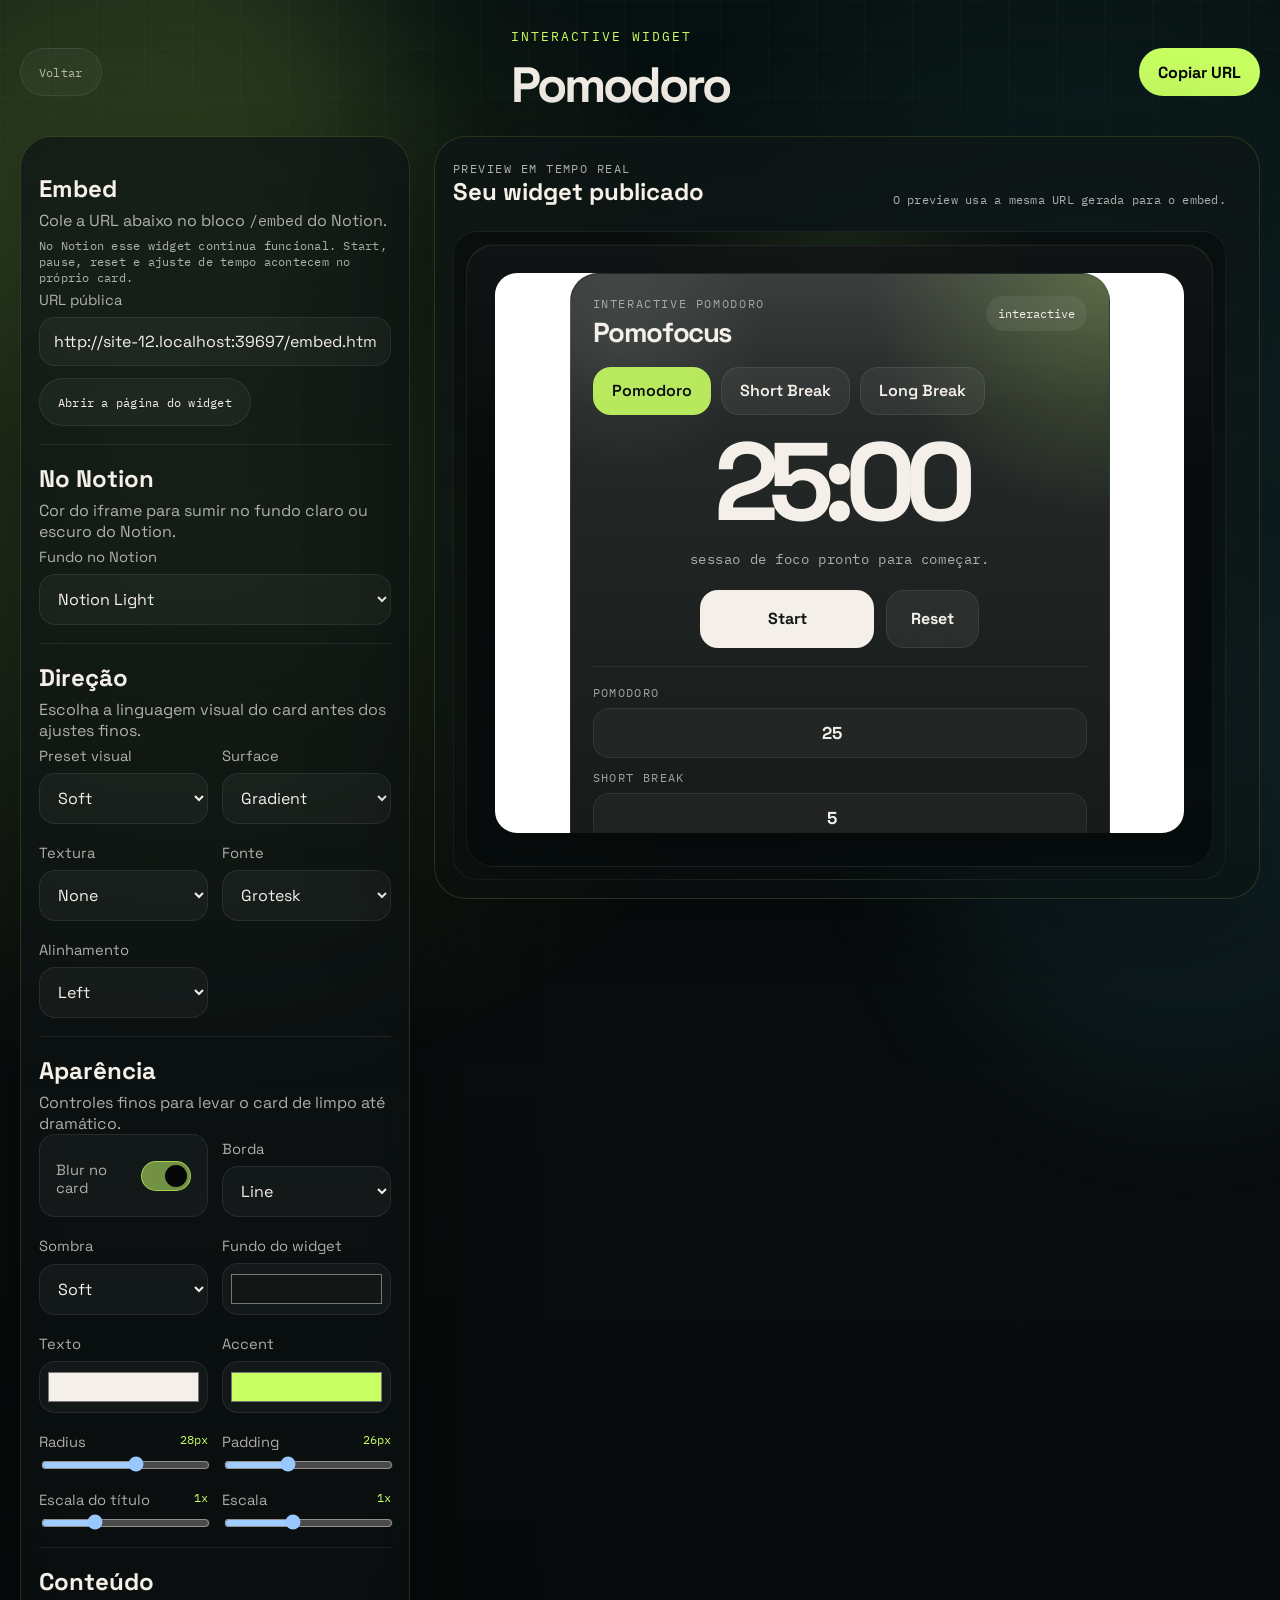
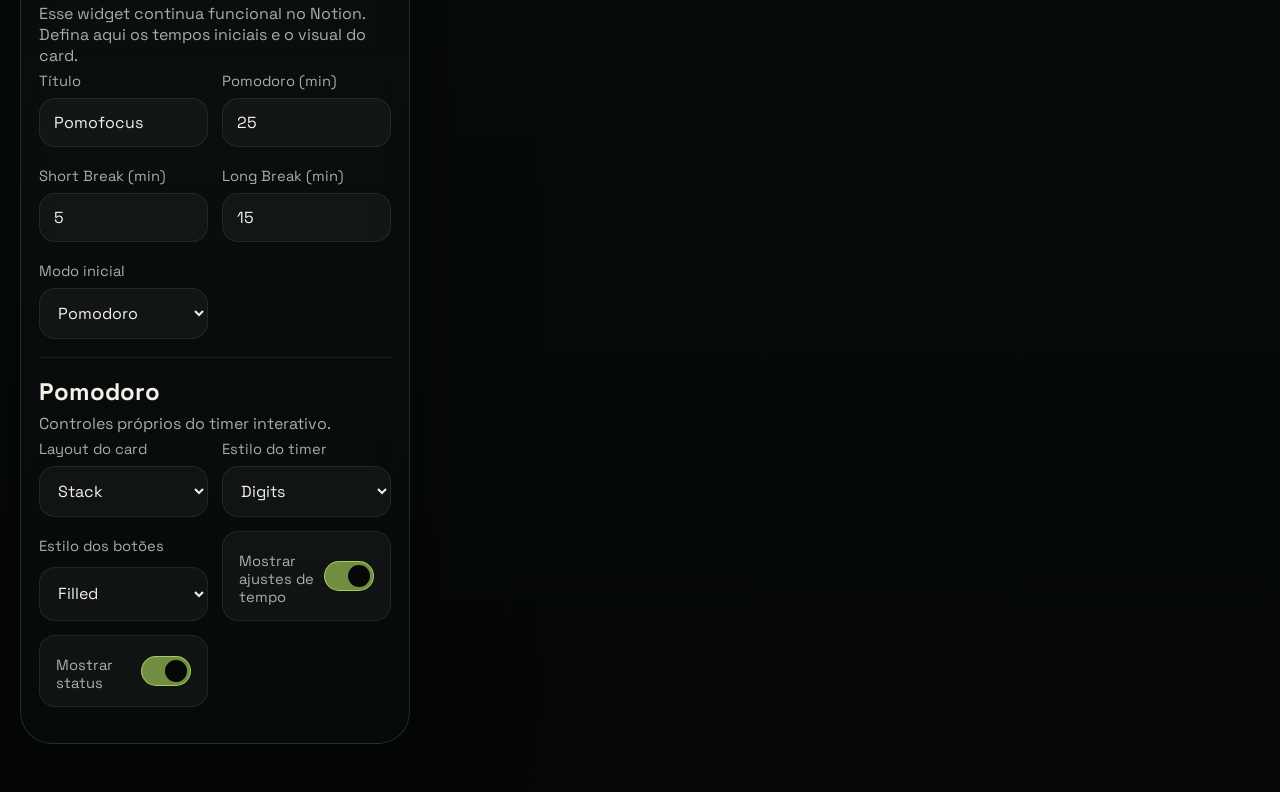
==== commit cbb351a0: "Add more widget font options" ====
--- a/editor.html
+++ b/editor.html
@@ -12,7 +12,7 @@
     <link rel="preconnect" href="https://fonts.googleapis.com" />
     <link rel="preconnect" href="https://fonts.gstatic.com" crossorigin />
     <link
-      href="https://fonts.googleapis.com/css2?family=Fraunces:opsz,wght@9..144,500;9..144,600&family=IBM+Plex+Mono:wght@400;500;600&family=Space+Grotesk:wght@400;500;700&display=swap"
+      href="https://fonts.googleapis.com/css2?family=Archivo+Narrow:wght@400;500;600;700&family=Bebas+Neue&family=Cormorant+Garamond:wght@500;600;700&family=Fraunces:opsz,wght@9..144,500;9..144,600&family=IBM+Plex+Mono:wght@400;500;600&family=Inter+Tight:wght@400;500;600;700&family=Manrope:wght@400;500;600;700&family=Outfit:wght@400;500;600;700&family=Playfair+Display:wght@500;600;700&family=Sora:wght@400;500;600;700&family=Space+Grotesk:wght@400;500;700&family=Syne:wght@400;500;600;700&display=swap"
       rel="stylesheet"
     />
     <link rel="stylesheet" href="assets/styles.css" />
--- a/assets/styles.css
+++ b/assets/styles.css
@@ -18,6 +18,15 @@
   --font-sans: "Space Grotesk", sans-serif;
   --font-mono: "IBM Plex Mono", monospace;
   --font-serif: "Fraunces", serif;
+  --font-sora: "Sora", sans-serif;
+  --font-manrope: "Manrope", sans-serif;
+  --font-outfit: "Outfit", sans-serif;
+  --font-syne: "Syne", sans-serif;
+  --font-tight: "Inter Tight", sans-serif;
+  --font-archivo: "Archivo Narrow", sans-serif;
+  --font-bebas: "Bebas Neue", sans-serif;
+  --font-playfair: "Playfair Display", serif;
+  --font-cormorant: "Cormorant Garamond", serif;
 }
 
 * {
@@ -466,8 +475,6 @@
 }
 
 .control-panel {
-  position: sticky;
-  top: 18px;
   padding: 18px;
 }
 
@@ -694,10 +701,16 @@
 }
 
 .preview-panel {
+  position: sticky;
+  top: 18px;
+  align-self: start;
   display: grid;
   gap: 18px;
   padding: 18px;
   min-height: 760px;
+  max-height: calc(100vh - 36px);
+  overflow: auto;
+  scrollbar-gutter: stable;
 }
 
 .preview-toolbar {
@@ -1410,6 +1423,42 @@
   --widget-font: var(--font-serif);
 }
 
+.font-sora {
+  --widget-font: var(--font-sora);
+}
+
+.font-manrope {
+  --widget-font: var(--font-manrope);
+}
+
+.font-outfit {
+  --widget-font: var(--font-outfit);
+}
+
+.font-syne {
+  --widget-font: var(--font-syne);
+}
+
+.font-intertight {
+  --widget-font: var(--font-tight);
+}
+
+.font-archivo {
+  --widget-font: var(--font-archivo);
+}
+
+.font-bebas {
+  --widget-font: var(--font-bebas);
+}
+
+.font-playfair {
+  --widget-font: var(--font-playfair);
+}
+
+.font-cormorant {
+  --widget-font: var(--font-cormorant);
+}
+
 @media (max-width: 1080px) {
   .widget-grid,
   .hero,
@@ -1427,12 +1476,15 @@
     flex-direction: column;
   }
 
-  .control-panel {
+  .control-panel,
+  .preview-panel {
     position: static;
   }
 
   .preview-panel {
     min-height: auto;
+    max-height: none;
+    overflow: visible;
   }
 
   .preview-frame-shell,
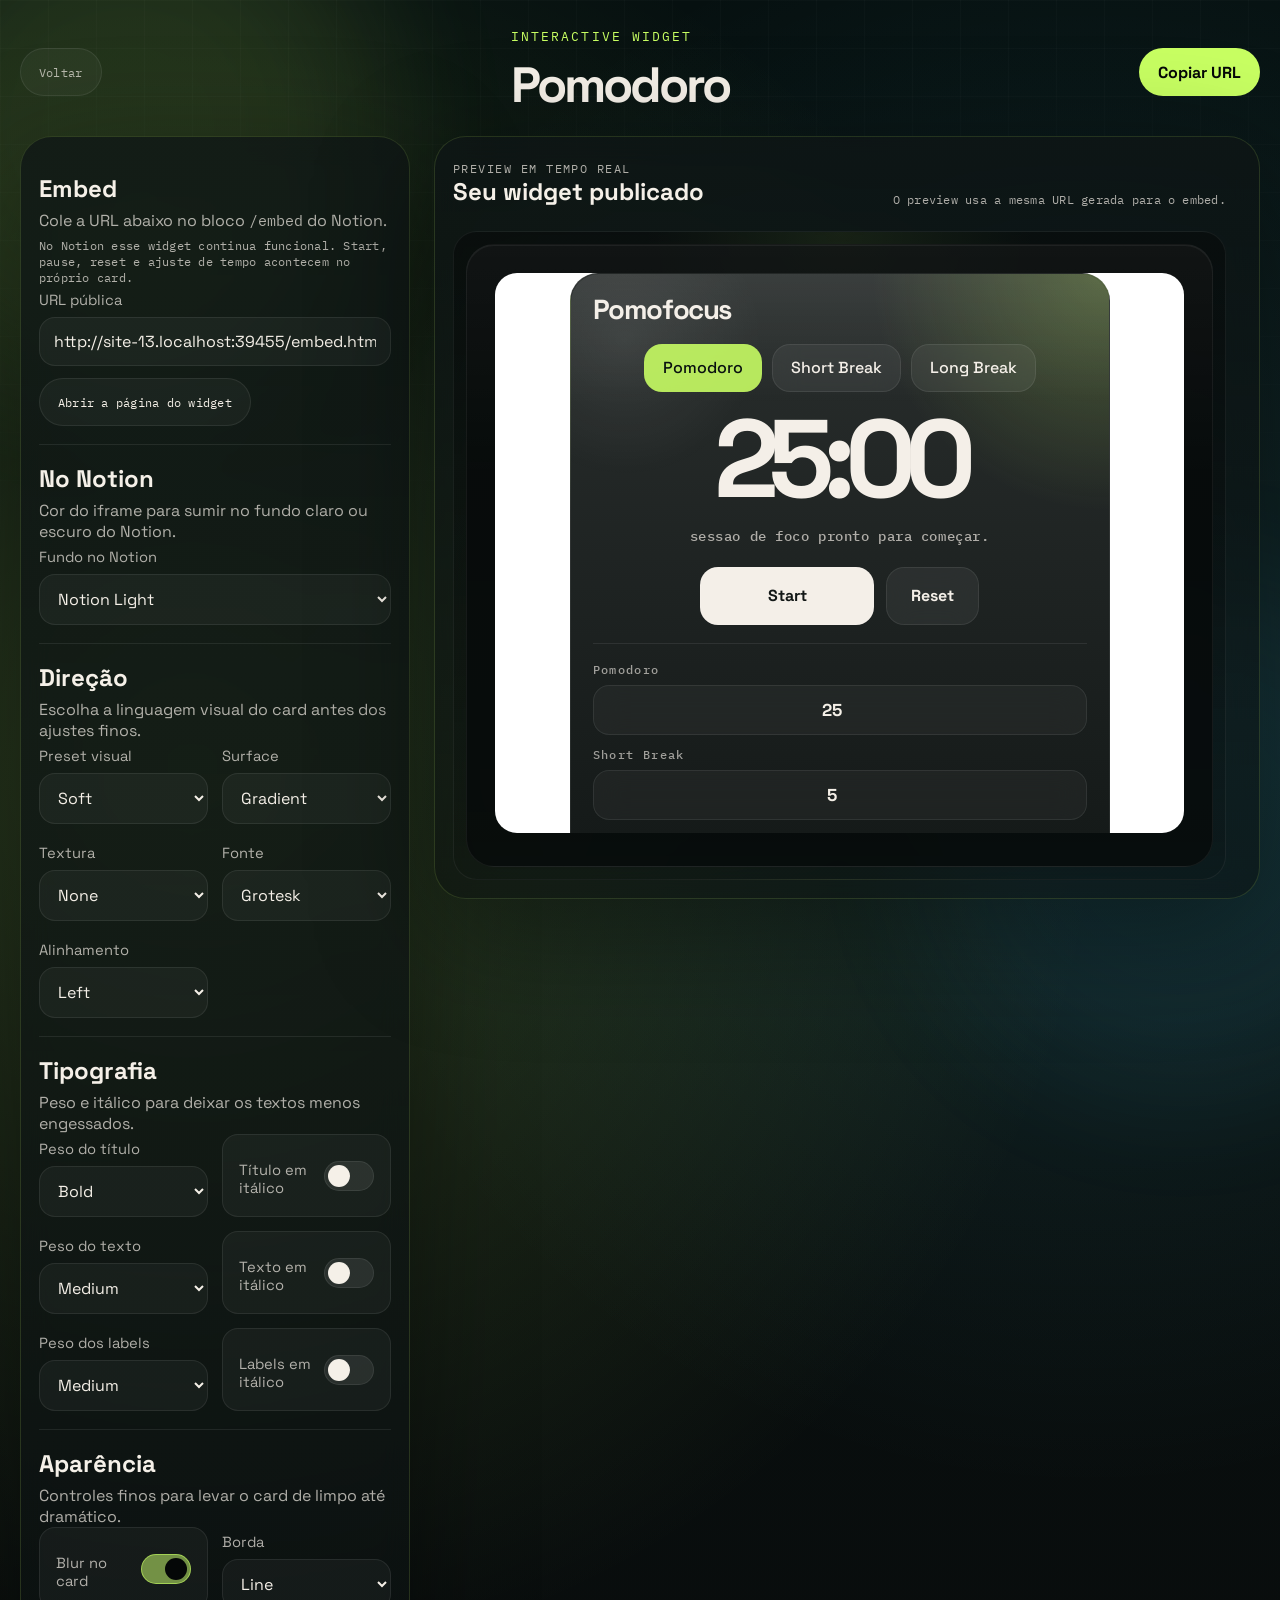
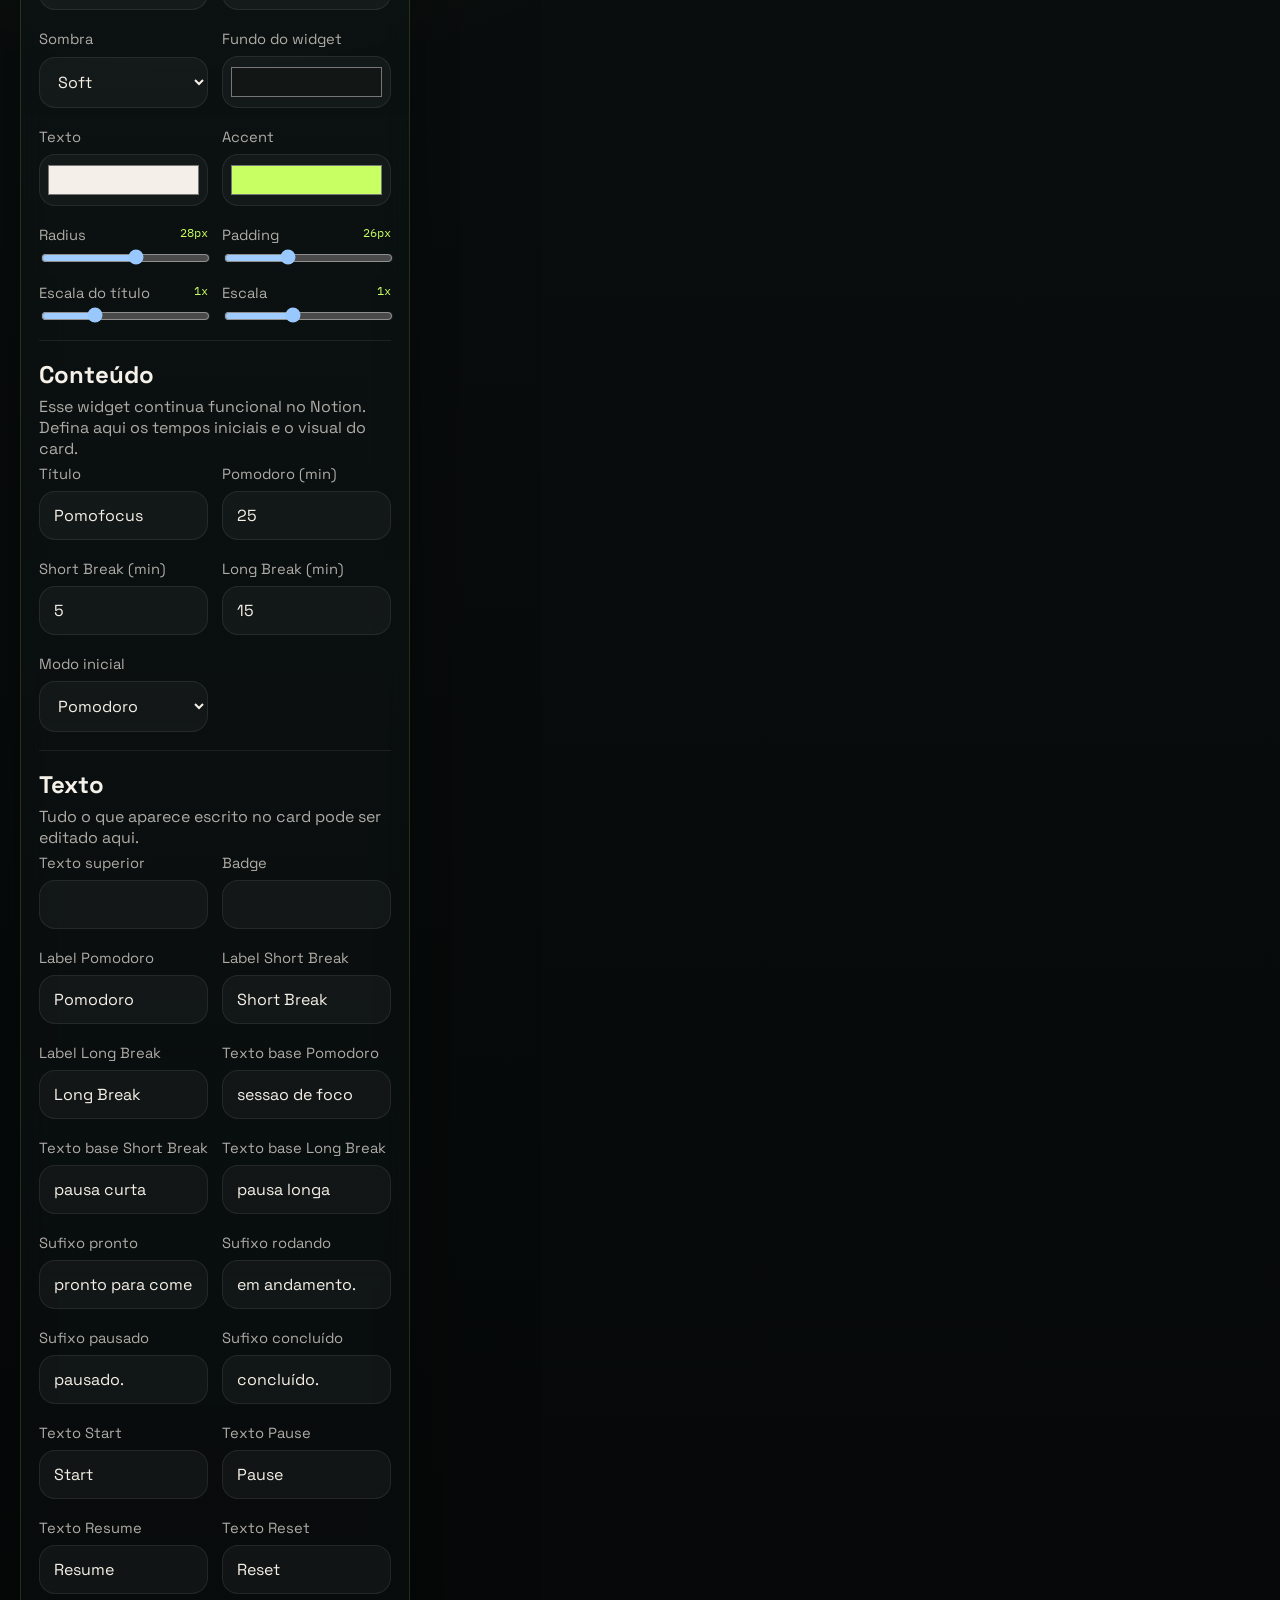
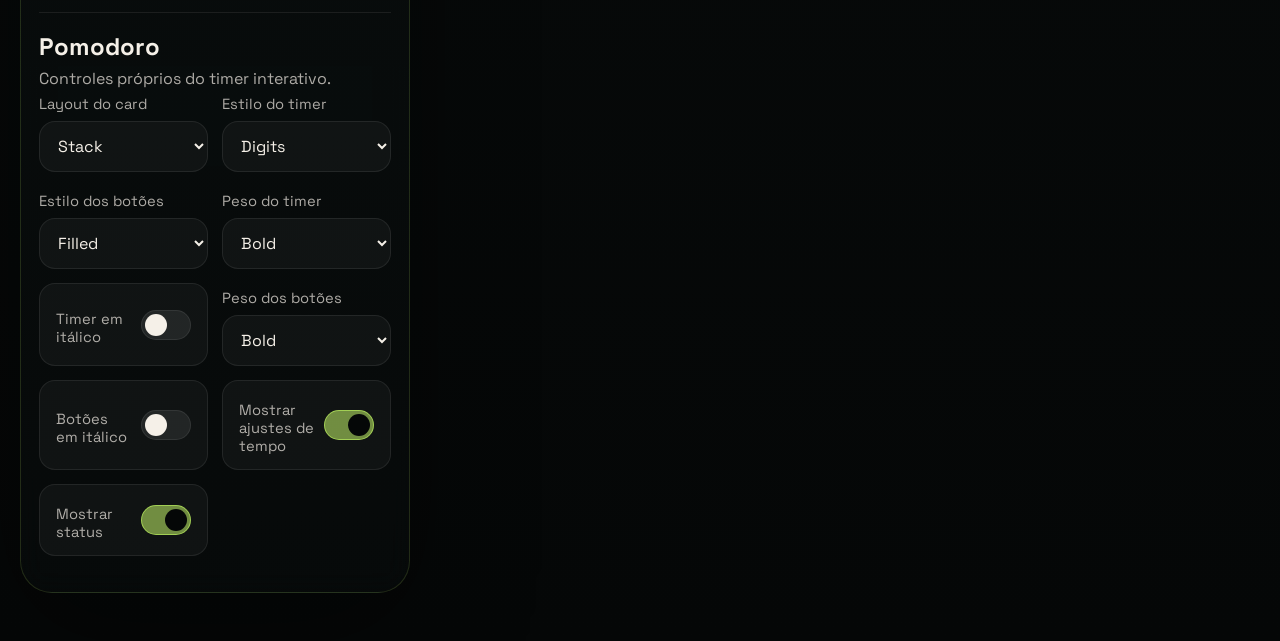
==== commit 222a7a6d: "Speed up editor preview and font loading" ====
--- a/editor.html
+++ b/editor.html
@@ -12,7 +12,7 @@
     <link rel="preconnect" href="https://fonts.googleapis.com" />
     <link rel="preconnect" href="https://fonts.gstatic.com" crossorigin />
     <link
-      href="https://fonts.googleapis.com/css2?family=Archivo+Narrow:wght@400;500;600;700&family=Bebas+Neue&family=Cormorant+Garamond:wght@500;600;700&family=Fraunces:opsz,wght@9..144,500;9..144,600&family=IBM+Plex+Mono:wght@400;500;600&family=Inter+Tight:wght@400;500;600;700&family=Manrope:wght@400;500;600;700&family=Outfit:wght@400;500;600;700&family=Playfair+Display:wght@500;600;700&family=Sora:wght@400;500;600;700&family=Space+Grotesk:wght@400;500;700&family=Syne:wght@400;500;600;700&display=swap"
+      href="https://fonts.googleapis.com/css2?family=IBM+Plex+Mono:wght@400;500;600&family=Space+Grotesk:wght@400;500;700&display=swap"
       rel="stylesheet"
     />
     <link rel="stylesheet" href="assets/styles.css" />
--- a/assets/styles.css
+++ b/assets/styles.css
@@ -781,6 +781,16 @@
   --widget-shadow: 0.35;
   --widget-pad: 26px;
   --widget-title-scale: 1;
+  --widget-title-weight: 700;
+  --widget-title-style: normal;
+  --widget-body-weight: 500;
+  --widget-body-style: normal;
+  --widget-meta-weight: 500;
+  --widget-meta-style: normal;
+  --widget-timer-weight: 700;
+  --widget-timer-style: normal;
+  --widget-button-weight: 700;
+  --widget-button-style: normal;
   --widget-font: var(--font-sans);
   position: relative;
   overflow: hidden;
@@ -997,13 +1007,16 @@
   color: color-mix(in srgb, var(--widget-text) 58%, transparent);
   font-family: var(--font-mono);
   font-size: 0.72rem;
+  font-style: var(--widget-meta-style);
+  font-weight: var(--widget-meta-weight);
   letter-spacing: 0.14em;
-  text-transform: uppercase;
 }
 
 .widget-title {
   margin: 0;
   font-size: calc(clamp(1.4rem, 4vw, 2.1rem) * var(--widget-title-scale));
+  font-style: var(--widget-title-style);
+  font-weight: var(--widget-title-weight);
   line-height: 1;
   letter-spacing: -0.05em;
 }
@@ -1016,6 +1029,8 @@
   color: var(--widget-text);
   font-family: var(--font-mono);
   font-size: 0.74rem;
+  font-style: var(--widget-meta-style);
+  font-weight: var(--widget-meta-weight);
 }
 
 .widget-blur-on .widget-chip,
@@ -1109,6 +1124,7 @@
   display: flex;
   flex-wrap: wrap;
   gap: 10px;
+  justify-content: center;
 }
 
 .pomodoro-tab,
@@ -1121,8 +1137,9 @@
 
 .pomodoro-tab {
   min-height: 48px;
+  font-style: var(--widget-body-style);
+  font-weight: var(--widget-body-weight);
   padding: 0 18px;
-  font-weight: 600;
   cursor: pointer;
   transition:
     transform 160ms ease,
@@ -1144,7 +1161,8 @@
 
 .pomodoro-timer {
   font-size: clamp(4.8rem, 16vw, 7.6rem);
-  font-weight: 700;
+  font-style: var(--widget-timer-style);
+  font-weight: var(--widget-timer-weight);
   letter-spacing: -0.1em;
   line-height: 0.9;
   text-align: center;
@@ -1187,6 +1205,8 @@
   color: color-mix(in srgb, var(--widget-text) 68%, transparent);
   font-family: var(--font-mono);
   font-size: 0.88rem;
+  font-style: var(--widget-body-style);
+  font-weight: var(--widget-body-weight);
   letter-spacing: 0.04em;
   text-align: center;
 }
@@ -1201,9 +1221,10 @@
 
 .pomodoro-button {
   min-height: 58px;
+  font-style: var(--widget-button-style);
+  font-weight: var(--widget-button-weight);
   padding: 0 24px;
   cursor: pointer;
-  font-weight: 700;
   transition:
     transform 160ms ease,
     background-color 160ms ease,
@@ -1253,8 +1274,9 @@
   color: color-mix(in srgb, var(--widget-text) 62%, transparent);
   font-family: var(--font-mono);
   font-size: 0.72rem;
+  font-style: var(--widget-meta-style);
+  font-weight: var(--widget-meta-weight);
   letter-spacing: 0.12em;
-  text-transform: uppercase;
 }
 
 .pomodoro-setting input {
@@ -1279,10 +1301,6 @@
 }
 
 .pomodoro-layout--split .pomodoro-actions {
-  justify-content: flex-start;
-}
-
-.widget-align--center .pomodoro-layout--split .pomodoro-actions {
   justify-content: center;
 }
 
@@ -1385,8 +1403,9 @@
   color: color-mix(in srgb, var(--widget-text) 62%, transparent);
   font-family: var(--font-mono);
   font-size: 0.72rem;
+  font-style: var(--widget-meta-style);
+  font-weight: var(--widget-meta-weight);
   letter-spacing: 0.12em;
-  text-transform: uppercase;
 }
 
 .quote-block {
@@ -1398,6 +1417,8 @@
 .quote-body {
   margin: 0;
   font-size: clamp(1.7rem, 5vw, 2.7rem);
+  font-style: var(--widget-body-style);
+  font-weight: var(--widget-body-weight);
   line-height: 1.16;
   letter-spacing: -0.06em;
   white-space: pre-line;
@@ -1407,8 +1428,9 @@
   color: color-mix(in srgb, var(--widget-text) 62%, transparent);
   font-family: var(--font-mono);
   font-size: 0.78rem;
+  font-style: var(--widget-meta-style);
+  font-weight: var(--widget-meta-weight);
   letter-spacing: 0.12em;
-  text-transform: uppercase;
 }
 
 .font-grotesk {
